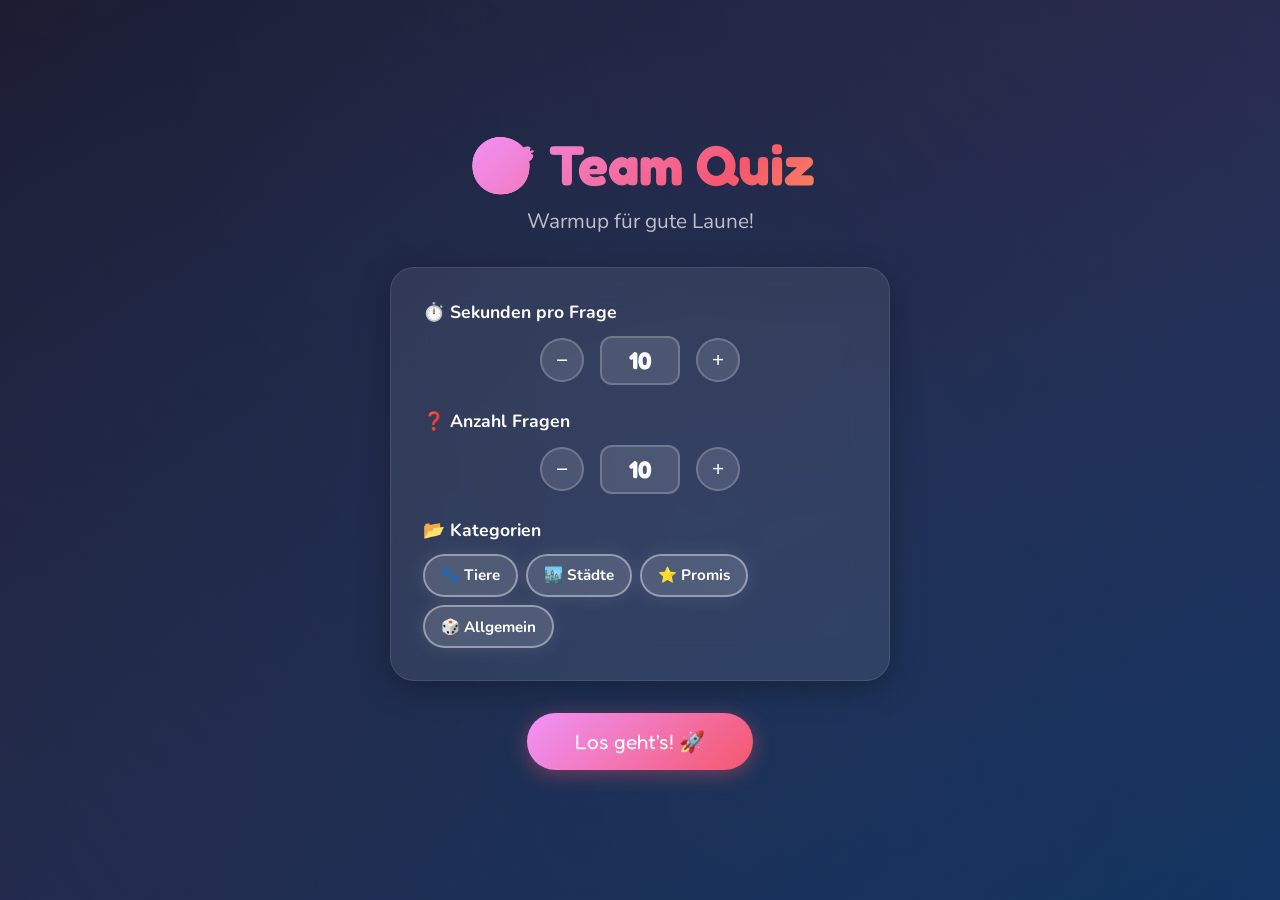
==== index.html @ 4f151a8c "Initial team quiz app with timer, categories, and confetti Co-Authored-By: Claude Opus 4.6 <noreply@" ====
<!DOCTYPE html>
<html lang="de">
<head>
    <meta charset="UTF-8">
    <meta name="viewport" content="width=device-width, initial-scale=1.0">
    <title>Team Quiz 🎉</title>
    <link rel="stylesheet" href="style.css">
    <link href="https://fonts.googleapis.com/css2?family=Fredoka+One&family=Nunito:wght@400;700;900&display=swap" rel="stylesheet">
</head>
<body>
    <div id="confetti-container"></div>

    <!-- START SCREEN -->
    <div id="start-screen" class="screen active">
        <div class="logo-container">
            <h1 class="logo">🎯 Team Quiz</h1>
            <p class="subtitle">Warmup für gute Laune!</p>
        </div>
        <div class="settings-card">
            <div class="setting">
                <label for="timer-setting">⏱️ Sekunden pro Frage</label>
                <div class="number-input">
                    <button class="btn-round" onclick="adjustTimer(-5)">−</button>
                    <input type="number" id="timer-setting" value="10" min="5" max="60" step="5">
                    <button class="btn-round" onclick="adjustTimer(5)">+</button>
                </div>
            </div>
            <div class="setting">
                <label for="question-count">❓ Anzahl Fragen</label>
                <div class="number-input">
                    <button class="btn-round" onclick="adjustCount(-5)">−</button>
                    <input type="number" id="question-count" value="10" min="5" max="50" step="5">
                    <button class="btn-round" onclick="adjustCount(5)">+</button>
                </div>
            </div>
            <div class="setting">
                <label>📂 Kategorien</label>
                <div class="category-toggles">
                    <button class="cat-btn active" data-cat="animals" onclick="toggleCategory(this)">🐾 Tiere</button>
                    <button class="cat-btn active" data-cat="cities" onclick="toggleCategory(this)">🏙️ Städte</button>
                    <button class="cat-btn active" data-cat="celebrities" onclick="toggleCategory(this)">⭐ Promis</button>
                    <button class="cat-btn active" data-cat="custom" onclick="toggleCategory(this)">🎲 Allgemein</button>
                </div>
            </div>
        </div>
        <button class="btn-start" onclick="startQuiz()">
            Los geht's! 🚀
        </button>
    </div>

    <!-- QUIZ SCREEN -->
    <div id="quiz-screen" class="screen">
        <div class="quiz-header">
            <div class="progress-info">
                <span id="question-number">1/10</span>
                <span id="category-badge" class="category-badge">🐾 Tiere</span>
            </div>
            <div class="score-display">⭐ <span id="score">0</span></div>
        </div>
        <div class="timer-bar-container">
            <div id="timer-bar" class="timer-bar"></div>
        </div>
        <div id="timer-display" class="timer-display">10</div>

        <div class="question-card" id="question-card">
            <div id="question-image-container" class="question-image-container" style="display:none;">
                <img id="question-image" src="" alt="Quiz Bild">
            </div>
            <h2 id="question-text" class="question-text">Frage?</h2>
        </div>

        <div id="answers-container" class="answers-container">
            <!-- Answers generated by JS -->
        </div>
    </div>

    <!-- RESULT SCREEN -->
    <div id="result-screen" class="screen">
        <div class="result-card">
            <div id="result-emoji" class="result-emoji">🏆</div>
            <h2 id="result-title">Super gemacht!</h2>
            <div class="result-score">
                <span id="final-score">0</span> / <span id="total-questions">10</span>
            </div>
            <div id="result-bar-container" class="result-bar-container">
                <div id="result-bar" class="result-bar"></div>
            </div>
            <p id="result-message" class="result-message">Weiter so!</p>
            <div class="result-stats">
                <div class="stat">
                    <span class="stat-number" id="stat-correct">0</span>
                    <span class="stat-label">Richtig ✅</span>
                </div>
                <div class="stat">
                    <span class="stat-number" id="stat-wrong">0</span>
                    <span class="stat-label">Falsch ❌</span>
                </div>
                <div class="stat">
                    <span class="stat-number" id="stat-timeout">0</span>
                    <span class="stat-label">Zeit abgelaufen ⏰</span>
                </div>
            </div>
        </div>
        <button class="btn-start" onclick="restartQuiz()">
            Nochmal spielen! 🔄
        </button>
    </div>

    <script src="questions.js"></script>
    <script src="script.js"></script>
</body>
</html>
---- style.css ----
/* ===== BASE & RESET ===== */
* {
    margin: 0;
    padding: 0;
    box-sizing: border-box;
}

:root {
    --gradient-1: linear-gradient(135deg, #667eea 0%, #764ba2 100%);
    --gradient-2: linear-gradient(135deg, #f093fb 0%, #f5576c 100%);
    --gradient-3: linear-gradient(135deg, #4facfe 0%, #00f2fe 100%);
    --gradient-4: linear-gradient(135deg, #43e97b 0%, #38f9d7 100%);
    --gradient-5: linear-gradient(135deg, #fa709a 0%, #fee140 100%);
    --gradient-bg: linear-gradient(135deg, #1a1a2e 0%, #16213e 50%, #0f3460 100%);
    --card-bg: rgba(255, 255, 255, 0.08);
    --card-bg-solid: rgba(255, 255, 255, 0.12);
    --text-primary: #ffffff;
    --text-secondary: rgba(255, 255, 255, 0.7);
    --correct: #43e97b;
    --wrong: #f5576c;
    --shadow: 0 8px 32px rgba(0, 0, 0, 0.3);
}

body {
    font-family: 'Nunito', sans-serif;
    background: var(--gradient-bg);
    color: var(--text-primary);
    min-height: 100vh;
    overflow-x: hidden;
    position: relative;
}

body::before {
    content: '';
    position: fixed;
    top: -50%;
    left: -50%;
    width: 200%;
    height: 200%;
    background:
        radial-gradient(circle at 20% 80%, rgba(120, 119, 198, 0.15) 0%, transparent 50%),
        radial-gradient(circle at 80% 20%, rgba(255, 119, 198, 0.1) 0%, transparent 50%),
        radial-gradient(circle at 50% 50%, rgba(79, 172, 254, 0.08) 0%, transparent 50%);
    animation: bgFloat 20s ease-in-out infinite;
    z-index: 0;
}

@keyframes bgFloat {
    0%, 100% { transform: translate(0, 0) rotate(0deg); }
    33% { transform: translate(2%, -2%) rotate(1deg); }
    66% { transform: translate(-1%, 1%) rotate(-1deg); }
}

/* ===== SCREENS ===== */
.screen {
    display: none;
    flex-direction: column;
    align-items: center;
    justify-content: center;
    min-height: 100vh;
    padding: 2rem;
    position: relative;
    z-index: 1;
}

.screen.active {
    display: flex;
    animation: fadeIn 0.5s ease-out;
}

@keyframes fadeIn {
    from { opacity: 0; transform: translateY(20px); }
    to { opacity: 1; transform: translateY(0); }
}

/* ===== START SCREEN ===== */
.logo-container {
    text-align: center;
    margin-bottom: 2rem;
}

.logo {
    font-family: 'Fredoka One', cursive;
    font-size: 3.5rem;
    background: linear-gradient(135deg, #f093fb, #f5576c, #fee140, #43e97b, #4facfe);
    background-size: 300% 300%;
    -webkit-background-clip: text;
    -webkit-text-fill-color: transparent;
    background-clip: text;
    animation: gradientShift 4s ease infinite;
    text-shadow: none;
}

@keyframes gradientShift {
    0% { background-position: 0% 50%; }
    50% { background-position: 100% 50%; }
    100% { background-position: 0% 50%; }
}

.subtitle {
    font-size: 1.3rem;
    color: var(--text-secondary);
    margin-top: 0.5rem;
}

/* ===== SETTINGS CARD ===== */
.settings-card {
    background: var(--card-bg);
    backdrop-filter: blur(20px);
    border: 1px solid rgba(255, 255, 255, 0.1);
    border-radius: 24px;
    padding: 2rem;
    width: 100%;
    max-width: 500px;
    box-shadow: var(--shadow);
}

.setting {
    margin-bottom: 1.5rem;
}

.setting:last-child {
    margin-bottom: 0;
}

.setting label {
    display: block;
    font-weight: 700;
    font-size: 1.1rem;
    margin-bottom: 0.75rem;
}

.number-input {
    display: flex;
    align-items: center;
    justify-content: center;
    gap: 1rem;
}

.number-input input {
    width: 80px;
    text-align: center;
    font-size: 1.5rem;
    font-weight: 900;
    font-family: 'Fredoka One', cursive;
    background: var(--card-bg-solid);
    border: 2px solid rgba(255, 255, 255, 0.2);
    border-radius: 12px;
    color: white;
    padding: 0.5rem;
    -moz-appearance: textfield;
}

.number-input input::-webkit-inner-spin-button,
.number-input input::-webkit-outer-spin-button {
    -webkit-appearance: none;
}

.btn-round {
    width: 44px;
    height: 44px;
    border-radius: 50%;
    border: 2px solid rgba(255, 255, 255, 0.2);
    background: var(--card-bg-solid);
    color: white;
    font-size: 1.3rem;
    cursor: pointer;
    transition: all 0.2s;
    display: flex;
    align-items: center;
    justify-content: center;
}

.btn-round:hover {
    background: rgba(255, 255, 255, 0.2);
    transform: scale(1.1);
}

/* ===== CATEGORY TOGGLES ===== */
.category-toggles {
    display: flex;
    flex-wrap: wrap;
    gap: 0.5rem;
}

.cat-btn {
    padding: 0.6rem 1rem;
    border-radius: 50px;
    border: 2px solid rgba(255, 255, 255, 0.15);
    background: transparent;
    color: var(--text-secondary);
    font-family: 'Nunito', sans-serif;
    font-weight: 700;
    font-size: 0.95rem;
    cursor: pointer;
    transition: all 0.3s;
}

.cat-btn.active {
    background: rgba(255, 255, 255, 0.15);
    color: white;
    border-color: rgba(255, 255, 255, 0.4);
    box-shadow: 0 0 20px rgba(255, 255, 255, 0.1);
}

.cat-btn:hover {
    transform: translateY(-2px);
}

/* ===== START BUTTON ===== */
.btn-start {
    margin-top: 2rem;
    padding: 1rem 3rem;
    font-size: 1.3rem;
    font-family: 'Fredoka One', cursive;
    border: none;
    border-radius: 50px;
    background: linear-gradient(135deg, #f093fb 0%, #f5576c 100%);
    color: white;
    cursor: pointer;
    transition: all 0.3s;
    box-shadow: 0 4px 20px rgba(245, 87, 108, 0.4);
    position: relative;
    overflow: hidden;
}

.btn-start::before {
    content: '';
    position: absolute;
    top: 0;
    left: -100%;
    width: 100%;
    height: 100%;
    background: linear-gradient(90deg, transparent, rgba(255, 255, 255, 0.2), transparent);
    transition: left 0.5s;
}

.btn-start:hover::before {
    left: 100%;
}

.btn-start:hover {
    transform: translateY(-3px) scale(1.05);
    box-shadow: 0 8px 30px rgba(245, 87, 108, 0.5);
}

/* ===== QUIZ SCREEN ===== */
.quiz-header {
    width: 100%;
    max-width: 700px;
    display: flex;
    justify-content: space-between;
    align-items: center;
    margin-bottom: 0.5rem;
}

.progress-info {
    display: flex;
    align-items: center;
    gap: 1rem;
}

#question-number {
    font-family: 'Fredoka One', cursive;
    font-size: 1.2rem;
}

.category-badge {
    padding: 0.3rem 0.8rem;
    border-radius: 50px;
    font-size: 0.85rem;
    font-weight: 700;
    background: rgba(255, 255, 255, 0.1);
    border: 1px solid rgba(255, 255, 255, 0.2);
}

.score-display {
    font-family: 'Fredoka One', cursive;
    font-size: 1.3rem;
    color: #fee140;
}

/* ===== TIMER ===== */
.timer-bar-container {
    width: 100%;
    max-width: 700px;
    height: 6px;
    background: rgba(255, 255, 255, 0.1);
    border-radius: 3px;
    overflow: hidden;
    margin-bottom: 0.5rem;
}

.timer-bar {
    height: 100%;
    width: 100%;
    border-radius: 3px;
    background: linear-gradient(90deg, #43e97b, #38f9d7);
    transition: width 0.1s linear;
}

.timer-bar.warning {
    background: linear-gradient(90deg, #fee140, #fa709a);
}

.timer-bar.danger {
    background: linear-gradient(90deg, #f5576c, #ff0844);
}

.timer-display {
    font-family: 'Fredoka One', cursive;
    font-size: 2.5rem;
    margin-bottom: 1rem;
    transition: color 0.3s;
}

.timer-display.warning {
    color: #fee140;
}

.timer-display.danger {
    color: #f5576c;
    animation: pulse 0.5s ease-in-out infinite;
}

@keyframes pulse {
    0%, 100% { transform: scale(1); }
    50% { transform: scale(1.15); }
}

/* ===== QUESTION CARD ===== */
.question-card {
    background: var(--card-bg);
    backdrop-filter: blur(20px);
    border: 1px solid rgba(255, 255, 255, 0.1);
    border-radius: 24px;
    padding: 2rem;
    width: 100%;
    max-width: 700px;
    text-align: center;
    box-shadow: var(--shadow);
    margin-bottom: 1.5rem;
}

.question-image-container {
    width: 100%;
    max-height: 300px;
    border-radius: 16px;
    overflow: hidden;
    margin-bottom: 1.5rem;
    position: relative;
}

.question-image-container img {
    width: 100%;
    height: 300px;
    object-fit: cover;
    border-radius: 16px;
}

.question-text {
    font-size: 1.4rem;
    font-weight: 900;
    line-height: 1.4;
}

/* ===== ANSWERS ===== */
.answers-container {
    display: grid;
    grid-template-columns: 1fr 1fr;
    gap: 1rem;
    width: 100%;
    max-width: 700px;
}

.answer-btn {
    padding: 1.2rem 1.5rem;
    border-radius: 16px;
    border: 2px solid rgba(255, 255, 255, 0.15);
    background: var(--card-bg);
    backdrop-filter: blur(10px);
    color: white;
    font-family: 'Nunito', sans-serif;
    font-weight: 700;
    font-size: 1.1rem;
    cursor: pointer;
    transition: all 0.3s;
    position: relative;
    overflow: hidden;
    text-align: center;
}

.answer-btn::before {
    content: '';
    position: absolute;
    top: 0;
    left: 0;
    width: 100%;
    height: 100%;
    opacity: 0;
    transition: opacity 0.3s;
}

.answer-btn:nth-child(1) { --btn-gradient: var(--gradient-2); }
.answer-btn:nth-child(2) { --btn-gradient: var(--gradient-3); }
.answer-btn:nth-child(3) { --btn-gradient: var(--gradient-5); }
.answer-btn:nth-child(4) { --btn-gradient: var(--gradient-1); }

.answer-btn:hover:not(.disabled) {
    transform: translateY(-3px);
    border-color: rgba(255, 255, 255, 0.4);
    box-shadow: 0 8px 25px rgba(0, 0, 0, 0.3);
}

.answer-btn:hover:not(.disabled)::before {
    opacity: 0.15;
    background: var(--btn-gradient);
}

.answer-btn.correct {
    background: rgba(67, 233, 123, 0.3) !important;
    border-color: var(--correct) !important;
    animation: correctPop 0.5s ease;
}

.answer-btn.wrong {
    background: rgba(245, 87, 108, 0.3) !important;
    border-color: var(--wrong) !important;
    animation: shake 0.5s ease;
}

.answer-btn.disabled {
    cursor: default;
    opacity: 0.5;
}

.answer-btn .answer-letter {
    display: inline-block;
    width: 30px;
    height: 30px;
    line-height: 30px;
    text-align: center;
    border-radius: 50%;
    background: rgba(255, 255, 255, 0.15);
    margin-right: 0.75rem;
    font-family: 'Fredoka One', cursive;
    font-size: 0.9rem;
}

@keyframes correctPop {
    0% { transform: scale(1); }
    50% { transform: scale(1.05); }
    100% { transform: scale(1); }
}

@keyframes shake {
    0%, 100% { transform: translateX(0); }
    25% { transform: translateX(-8px); }
    75% { transform: translateX(8px); }
}

/* ===== RESULT SCREEN ===== */
.result-card {
    background: var(--card-bg);
    backdrop-filter: blur(20px);
    border: 1px solid rgba(255, 255, 255, 0.1);
    border-radius: 24px;
    padding: 3rem 2rem;
    width: 100%;
    max-width: 500px;
    text-align: center;
    box-shadow: var(--shadow);
}

.result-emoji {
    font-size: 5rem;
    margin-bottom: 1rem;
    animation: bounce 1s ease infinite;
}

@keyframes bounce {
    0%, 100% { transform: translateY(0); }
    50% { transform: translateY(-15px); }
}

.result-card h2 {
    font-family: 'Fredoka One', cursive;
    font-size: 2rem;
    margin-bottom: 1rem;
}

.result-score {
    font-family: 'Fredoka One', cursive;
    font-size: 3rem;
    background: linear-gradient(135deg, #fee140, #fa709a);
    -webkit-background-clip: text;
    -webkit-text-fill-color: transparent;
    background-clip: text;
    margin-bottom: 1rem;
}

.result-bar-container {
    width: 100%;
    height: 12px;
    background: rgba(255, 255, 255, 0.1);
    border-radius: 6px;
    overflow: hidden;
    margin-bottom: 1.5rem;
}

.result-bar {
    height: 100%;
    border-radius: 6px;
    background: linear-gradient(90deg, #43e97b, #38f9d7);
    transition: width 1.5s ease-out;
    width: 0%;
}

.result-message {
    font-size: 1.1rem;
    color: var(--text-secondary);
    margin-bottom: 2rem;
}

.result-stats {
    display: flex;
    justify-content: space-around;
    gap: 1rem;
}

.stat {
    display: flex;
    flex-direction: column;
    align-items: center;
}

.stat-number {
    font-family: 'Fredoka One', cursive;
    font-size: 2rem;
}

.stat-label {
    font-size: 0.85rem;
    color: var(--text-secondary);
}

/* ===== CONFETTI ===== */
#confetti-container {
    position: fixed;
    top: 0;
    left: 0;
    width: 100%;
    height: 100%;
    pointer-events: none;
    z-index: 1000;
    overflow: hidden;
}

.confetti {
    position: absolute;
    width: 10px;
    height: 10px;
    top: -10px;
    animation: confettiFall linear forwards;
}

@keyframes confettiFall {
    0% {
        transform: translateY(0) rotate(0deg);
        opacity: 1;
    }
    100% {
        transform: translateY(100vh) rotate(720deg);
        opacity: 0;
    }
}

/* ===== RESPONSIVE ===== */
@media (max-width: 600px) {
    .logo {
        font-size: 2.2rem;
    }

    .subtitle {
        font-size: 1rem;
    }

    .settings-card {
        padding: 1.5rem;
    }

    .answers-container {
        grid-template-columns: 1fr;
    }

    .question-text {
        font-size: 1.1rem;
    }

    .question-image-container img {
        height: 200px;
    }

    .timer-display {
        font-size: 2rem;
    }

    .result-stats {
        flex-direction: column;
        gap: 0.5rem;
    }

    .btn-start {
        padding: 0.8rem 2rem;
        font-size: 1.1rem;
    }
}

/* ===== TRANSITION OVERLAY ===== */
.transition-overlay {
    position: fixed;
    top: 0;
    left: 0;
    width: 100%;
    height: 100%;
    background: rgba(0, 0, 0, 0.6);
    display: flex;
    align-items: center;
    justify-content: center;
    z-index: 500;
    animation: fadeIn 0.3s ease;
}

.transition-text {
    font-family: 'Fredoka One', cursive;
    font-size: 4rem;
    color: white;
    animation: zoomIn 0.5s ease;
}

@keyframes zoomIn {
    from { transform: scale(0.5); opacity: 0; }
    to { transform: scale(1); opacity: 1; }
}

/* Feedback overlay */
.feedback-overlay {
    position: fixed;
    top: 0;
    left: 0;
    width: 100%;
    height: 100%;
    display: flex;
    align-items: center;
    justify-content: center;
    z-index: 500;
    pointer-events: none;
}

.feedback-text {
    font-family: 'Fredoka One', cursive;
    font-size: 5rem;
    animation: feedbackPop 1s ease forwards;
}

@keyframes feedbackPop {
    0% { transform: scale(0); opacity: 0; }
    30% { transform: scale(1.3); opacity: 1; }
    60% { transform: scale(1); opacity: 1; }
    100% { transform: scale(1); opacity: 0; }
}
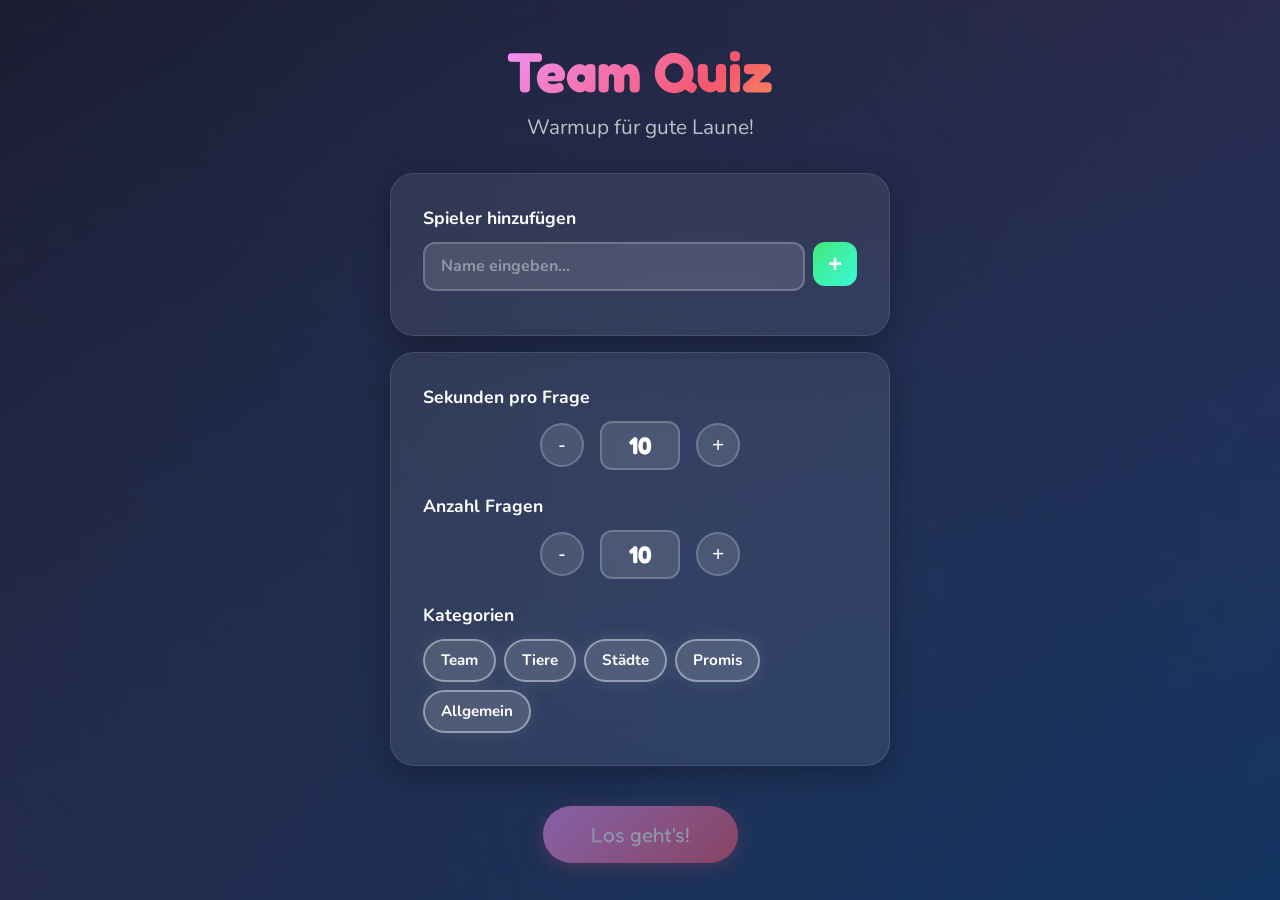
==== commit 6e0ea4e2: "Add player system with scoring, team questions, and winner ranking - Players register by name before" ====
--- a/index.html
+++ b/index.html
@@ -3,7 +3,7 @@
 <head>
     <meta charset="UTF-8">
     <meta name="viewport" content="width=device-width, initial-scale=1.0">
-    <title>Team Quiz 🎉</title>
+    <title>Team Quiz</title>
     <link rel="stylesheet" href="style.css">
     <link href="https://fonts.googleapis.com/css2?family=Fredoka+One&family=Nunito:wght@400;700;900&display=swap" rel="stylesheet">
 </head>
@@ -13,96 +13,109 @@
     <!-- START SCREEN -->
     <div id="start-screen" class="screen active">
         <div class="logo-container">
-            <h1 class="logo">🎯 Team Quiz</h1>
+            <h1 class="logo">Team Quiz</h1>
             <p class="subtitle">Warmup für gute Laune!</p>
         </div>
+
+        <!-- PLAYER INPUT -->
         <div class="settings-card">
             <div class="setting">
-                <label for="timer-setting">⏱️ Sekunden pro Frage</label>
+                <label>Spieler hinzufügen</label>
+                <div class="player-input-row">
+                    <input type="text" id="player-name-input" placeholder="Name eingeben..." maxlength="20">
+                    <button class="btn-add-player" onclick="addPlayer()">+</button>
+                </div>
+                <div id="player-list" class="player-list"></div>
+            </div>
+        </div>
+
+        <div class="settings-card">
+            <div class="setting">
+                <label for="timer-setting">Sekunden pro Frage</label>
                 <div class="number-input">
-                    <button class="btn-round" onclick="adjustTimer(-5)">−</button>
+                    <button class="btn-round" onclick="adjustTimer(-5)">-</button>
                     <input type="number" id="timer-setting" value="10" min="5" max="60" step="5">
                     <button class="btn-round" onclick="adjustTimer(5)">+</button>
                 </div>
             </div>
             <div class="setting">
-                <label for="question-count">❓ Anzahl Fragen</label>
+                <label for="question-count">Anzahl Fragen</label>
                 <div class="number-input">
-                    <button class="btn-round" onclick="adjustCount(-5)">−</button>
+                    <button class="btn-round" onclick="adjustCount(-5)">-</button>
                     <input type="number" id="question-count" value="10" min="5" max="50" step="5">
                     <button class="btn-round" onclick="adjustCount(5)">+</button>
                 </div>
             </div>
             <div class="setting">
-                <label>📂 Kategorien</label>
+                <label>Kategorien</label>
                 <div class="category-toggles">
-                    <button class="cat-btn active" data-cat="animals" onclick="toggleCategory(this)">🐾 Tiere</button>
-                    <button class="cat-btn active" data-cat="cities" onclick="toggleCategory(this)">🏙️ Städte</button>
-                    <button class="cat-btn active" data-cat="celebrities" onclick="toggleCategory(this)">⭐ Promis</button>
-                    <button class="cat-btn active" data-cat="custom" onclick="toggleCategory(this)">🎲 Allgemein</button>
+                    <button class="cat-btn active" data-cat="team" onclick="toggleCategory(this)">Team</button>
+                    <button class="cat-btn active" data-cat="animals" onclick="toggleCategory(this)">Tiere</button>
+                    <button class="cat-btn active" data-cat="cities" onclick="toggleCategory(this)">Städte</button>
+                    <button class="cat-btn active" data-cat="celebrities" onclick="toggleCategory(this)">Promis</button>
+                    <button class="cat-btn active" data-cat="custom" onclick="toggleCategory(this)">Allgemein</button>
                 </div>
             </div>
         </div>
         <button class="btn-start" onclick="startQuiz()">
-            Los geht's! 🚀
+            Los geht's!
         </button>
     </div>
 
     <!-- QUIZ SCREEN -->
     <div id="quiz-screen" class="screen">
-        <div class="quiz-header">
-            <div class="progress-info">
-                <span id="question-number">1/10</span>
-                <span id="category-badge" class="category-badge">🐾 Tiere</span>
+        <div class="quiz-top">
+            <div class="quiz-header">
+                <div class="progress-info">
+                    <span id="question-number">1/10</span>
+                    <span id="category-badge" class="category-badge">Team</span>
+                </div>
+                <div class="player-turn">
+                    <span id="current-player">Spieler</span>
+                    <span class="player-score-badge" id="current-player-score">0</span>
+                </div>
             </div>
-            <div class="score-display">⭐ <span id="score">0</span></div>
-        </div>
-        <div class="timer-bar-container">
-            <div id="timer-bar" class="timer-bar"></div>
-        </div>
-        <div id="timer-display" class="timer-display">10</div>
-
-        <div class="question-card" id="question-card">
-            <div id="question-image-container" class="question-image-container" style="display:none;">
-                <img id="question-image" src="" alt="Quiz Bild">
+            <div class="timer-bar-container">
+                <div id="timer-bar" class="timer-bar"></div>
             </div>
-            <h2 id="question-text" class="question-text">Frage?</h2>
+            <div id="timer-display" class="timer-display">10</div>
         </div>
 
-        <div id="answers-container" class="answers-container">
-            <!-- Answers generated by JS -->
+        <div class="quiz-body">
+            <div class="quiz-main">
+                <div class="question-card" id="question-card">
+                    <div id="question-image-container" class="question-image-container" style="display:none;">
+                        <img id="question-image" src="" alt="Quiz Bild">
+                    </div>
+                    <h2 id="question-text" class="question-text">Frage?</h2>
+                </div>
+
+                <div id="answers-container" class="answers-container">
+                </div>
+            </div>
+
+            <div id="scoreboard" class="scoreboard">
+            </div>
         </div>
     </div>
 
     <!-- RESULT SCREEN -->
     <div id="result-screen" class="screen">
         <div class="result-card">
-            <div id="result-emoji" class="result-emoji">🏆</div>
-            <h2 id="result-title">Super gemacht!</h2>
-            <div class="result-score">
-                <span id="final-score">0</span> / <span id="total-questions">10</span>
-            </div>
-            <div id="result-bar-container" class="result-bar-container">
-                <div id="result-bar" class="result-bar"></div>
-            </div>
-            <p id="result-message" class="result-message">Weiter so!</p>
-            <div class="result-stats">
-                <div class="stat">
-                    <span class="stat-number" id="stat-correct">0</span>
-                    <span class="stat-label">Richtig ✅</span>
-                </div>
-                <div class="stat">
-                    <span class="stat-number" id="stat-wrong">0</span>
-                    <span class="stat-label">Falsch ❌</span>
-                </div>
-                <div class="stat">
-                    <span class="stat-number" id="stat-timeout">0</span>
-                    <span class="stat-label">Zeit abgelaufen ⏰</span>
-                </div>
+            <div class="trophy-animation">🏆</div>
+            <h2 class="winner-title">Gewinner</h2>
+            <div class="winner-name" id="winner-name">-</div>
+            <div class="winner-score"><span id="winner-score">0</span> Punkte</div>
+        </div>
+
+        <div class="ranking-card">
+            <h3 class="ranking-title">Rangliste</h3>
+            <div id="ranking-list" class="ranking-list">
             </div>
         </div>
+
         <button class="btn-start" onclick="restartQuiz()">
-            Nochmal spielen! 🔄
+            Nochmal spielen!
         </button>
     </div>
 
--- a/style.css
+++ b/style.css
@@ -113,6 +113,7 @@
     width: 100%;
     max-width: 500px;
     box-shadow: var(--shadow);
+    margin-bottom: 1rem;
 }
 
 .setting {
@@ -174,6 +175,94 @@
 .btn-round:hover {
     background: rgba(255, 255, 255, 0.2);
     transform: scale(1.1);
+}
+
+/* ===== PLAYER INPUT ===== */
+.player-input-row {
+    display: flex;
+    gap: 0.5rem;
+}
+
+.player-input-row input {
+    flex: 1;
+    padding: 0.7rem 1rem;
+    border-radius: 12px;
+    border: 2px solid rgba(255, 255, 255, 0.2);
+    background: var(--card-bg-solid);
+    color: white;
+    font-family: 'Nunito', sans-serif;
+    font-size: 1rem;
+    font-weight: 700;
+    outline: none;
+    transition: border-color 0.3s;
+}
+
+.player-input-row input::placeholder {
+    color: rgba(255, 255, 255, 0.4);
+}
+
+.player-input-row input:focus {
+    border-color: #f093fb;
+}
+
+.btn-add-player {
+    width: 44px;
+    height: 44px;
+    border-radius: 12px;
+    border: none;
+    background: linear-gradient(135deg, #43e97b, #38f9d7);
+    color: white;
+    font-size: 1.5rem;
+    font-weight: 900;
+    cursor: pointer;
+    transition: all 0.2s;
+    display: flex;
+    align-items: center;
+    justify-content: center;
+}
+
+.btn-add-player:hover {
+    transform: scale(1.1);
+}
+
+.player-list {
+    display: flex;
+    flex-wrap: wrap;
+    gap: 0.5rem;
+    margin-top: 0.75rem;
+}
+
+.player-tag {
+    display: flex;
+    align-items: center;
+    gap: 0.4rem;
+    padding: 0.4rem 0.7rem;
+    border-radius: 50px;
+    background: rgba(255, 255, 255, 0.08);
+    border: 2px solid;
+    font-weight: 700;
+    font-size: 0.9rem;
+    animation: fadeIn 0.3s ease;
+}
+
+.player-tag-color {
+    width: 10px;
+    height: 10px;
+    border-radius: 50%;
+}
+
+.player-remove {
+    background: none;
+    border: none;
+    color: rgba(255, 255, 255, 0.5);
+    cursor: pointer;
+    font-size: 1.1rem;
+    padding: 0 0.2rem;
+    transition: color 0.2s;
+}
+
+.player-remove:hover {
+    color: #f5576c;
 }
 
 /* ===== CATEGORY TOGGLES ===== */
@@ -209,7 +298,7 @@
 
 /* ===== START BUTTON ===== */
 .btn-start {
-    margin-top: 2rem;
+    margin-top: 1.5rem;
     padding: 1rem 3rem;
     font-size: 1.3rem;
     font-family: 'Fredoka One', cursive;
@@ -245,9 +334,13 @@
 }
 
 /* ===== QUIZ SCREEN ===== */
+.quiz-top {
+    width: 100%;
+    max-width: 900px;
+}
+
 .quiz-header {
     width: 100%;
-    max-width: 700px;
     display: flex;
     justify-content: space-between;
     align-items: center;
@@ -274,16 +367,29 @@
     border: 1px solid rgba(255, 255, 255, 0.2);
 }
 
-.score-display {
-    font-family: 'Fredoka One', cursive;
-    font-size: 1.3rem;
-    color: #fee140;
+.player-turn {
+    display: flex;
+    align-items: center;
+    gap: 0.5rem;
+    font-family: 'Fredoka One', cursive;
+    font-size: 1.1rem;
+    background: rgba(255, 255, 255, 0.08);
+    padding: 0.4rem 1rem;
+    border-radius: 50px;
+    border: 1px solid rgba(255, 255, 255, 0.15);
+}
+
+.player-score-badge {
+    background: linear-gradient(135deg, #fee140, #fa709a);
+    -webkit-background-clip: text;
+    -webkit-text-fill-color: transparent;
+    background-clip: text;
+    font-size: 1.2rem;
 }
 
 /* ===== TIMER ===== */
 .timer-bar-container {
     width: 100%;
-    max-width: 700px;
     height: 6px;
     background: rgba(255, 255, 255, 0.1);
     border-radius: 3px;
@@ -312,6 +418,7 @@
     font-size: 2.5rem;
     margin-bottom: 1rem;
     transition: color 0.3s;
+    text-align: center;
 }
 
 .timer-display.warning {
@@ -326,6 +433,20 @@
 @keyframes pulse {
     0%, 100% { transform: scale(1); }
     50% { transform: scale(1.15); }
+}
+
+/* ===== QUIZ BODY LAYOUT ===== */
+.quiz-body {
+    display: flex;
+    gap: 1.5rem;
+    width: 100%;
+    max-width: 900px;
+    align-items: flex-start;
+}
+
+.quiz-main {
+    flex: 1;
+    min-width: 0;
 }
 
 /* ===== QUESTION CARD ===== */
@@ -336,7 +457,6 @@
     border-radius: 24px;
     padding: 2rem;
     width: 100%;
-    max-width: 700px;
     text-align: center;
     box-shadow: var(--shadow);
     margin-bottom: 1.5rem;
@@ -370,7 +490,6 @@
     grid-template-columns: 1fr 1fr;
     gap: 1rem;
     width: 100%;
-    max-width: 700px;
 }
 
 .answer-btn {
@@ -420,6 +539,7 @@
 .answer-btn.correct {
     background: rgba(67, 233, 123, 0.3) !important;
     border-color: var(--correct) !important;
+    opacity: 1 !important;
     animation: correctPop 0.5s ease;
 }
 
@@ -459,6 +579,45 @@
     75% { transform: translateX(8px); }
 }
 
+/* ===== SCOREBOARD (SIDEBAR) ===== */
+.scoreboard {
+    width: 200px;
+    flex-shrink: 0;
+    display: flex;
+    flex-direction: column;
+    gap: 0.4rem;
+}
+
+.scoreboard-entry {
+    display: flex;
+    justify-content: space-between;
+    align-items: center;
+    padding: 0.5rem 0.75rem;
+    background: var(--card-bg);
+    border-radius: 10px;
+    font-size: 0.9rem;
+    transition: all 0.3s;
+}
+
+.scoreboard-entry.active {
+    background: rgba(255, 255, 255, 0.15);
+    transform: scale(1.03);
+}
+
+.sb-name {
+    font-weight: 700;
+    white-space: nowrap;
+    overflow: hidden;
+    text-overflow: ellipsis;
+    max-width: 120px;
+}
+
+.sb-score {
+    font-family: 'Fredoka One', cursive;
+    font-size: 1rem;
+    color: #fee140;
+}
+
 /* ===== RESULT SCREEN ===== */
 .result-card {
     background: var(--card-bg);
@@ -470,9 +629,10 @@
     max-width: 500px;
     text-align: center;
     box-shadow: var(--shadow);
-}
-
-.result-emoji {
+    margin-bottom: 1.5rem;
+}
+
+.trophy-animation {
     font-size: 5rem;
     margin-bottom: 1rem;
     animation: bounce 1s ease infinite;
@@ -483,64 +643,98 @@
     50% { transform: translateY(-15px); }
 }
 
-.result-card h2 {
-    font-family: 'Fredoka One', cursive;
-    font-size: 2rem;
-    margin-bottom: 1rem;
-}
-
-.result-score {
-    font-family: 'Fredoka One', cursive;
-    font-size: 3rem;
+.winner-title {
+    font-family: 'Fredoka One', cursive;
+    font-size: 1.5rem;
+    color: var(--text-secondary);
+    margin-bottom: 0.5rem;
+}
+
+.winner-name {
+    font-family: 'Fredoka One', cursive;
+    font-size: 2.5rem;
     background: linear-gradient(135deg, #fee140, #fa709a);
     -webkit-background-clip: text;
     -webkit-text-fill-color: transparent;
     background-clip: text;
+    margin-bottom: 0.5rem;
+}
+
+.winner-score {
+    font-family: 'Fredoka One', cursive;
+    font-size: 1.5rem;
+    color: var(--text-secondary);
+}
+
+.winner-score span {
+    color: #fee140;
+}
+
+/* ===== RANKING ===== */
+.ranking-card {
+    background: var(--card-bg);
+    backdrop-filter: blur(20px);
+    border: 1px solid rgba(255, 255, 255, 0.1);
+    border-radius: 24px;
+    padding: 2rem;
+    width: 100%;
+    max-width: 500px;
+    box-shadow: var(--shadow);
+}
+
+.ranking-title {
+    font-family: 'Fredoka One', cursive;
+    font-size: 1.3rem;
     margin-bottom: 1rem;
-}
-
-.result-bar-container {
-    width: 100%;
-    height: 12px;
-    background: rgba(255, 255, 255, 0.1);
-    border-radius: 6px;
-    overflow: hidden;
-    margin-bottom: 1.5rem;
-}
-
-.result-bar {
-    height: 100%;
-    border-radius: 6px;
-    background: linear-gradient(90deg, #43e97b, #38f9d7);
-    transition: width 1.5s ease-out;
-    width: 0%;
-}
-
-.result-message {
+    text-align: center;
+}
+
+.ranking-list {
+    display: flex;
+    flex-direction: column;
+    gap: 0.75rem;
+}
+
+.ranking-entry {
+    display: flex;
+    align-items: center;
+    gap: 0.75rem;
+    padding: 0.8rem 1rem;
+    background: rgba(255, 255, 255, 0.05);
+    border-radius: 12px;
+    animation: fadeIn 0.5s ease both;
+}
+
+.ranking-entry.winner {
+    background: rgba(254, 225, 64, 0.1);
+    border: 1px solid rgba(254, 225, 64, 0.3);
+}
+
+.ranking-medal {
+    font-size: 1.5rem;
+    min-width: 2rem;
+    text-align: center;
+}
+
+.ranking-name {
+    font-weight: 900;
     font-size: 1.1rem;
-    color: var(--text-secondary);
-    margin-bottom: 2rem;
-}
-
-.result-stats {
-    display: flex;
-    justify-content: space-around;
-    gap: 1rem;
-}
-
-.stat {
-    display: flex;
-    flex-direction: column;
-    align-items: center;
-}
-
-.stat-number {
-    font-family: 'Fredoka One', cursive;
-    font-size: 2rem;
-}
-
-.stat-label {
-    font-size: 0.85rem;
+    flex: 1;
+}
+
+.ranking-details {
+    text-align: right;
+}
+
+.ranking-score {
+    font-family: 'Fredoka One', cursive;
+    font-size: 1rem;
+    color: #fee140;
+    display: block;
+}
+
+.ranking-stats {
+    font-size: 0.75rem;
     color: var(--text-secondary);
 }
 
@@ -576,6 +770,23 @@
 }
 
 /* ===== RESPONSIVE ===== */
+@media (max-width: 768px) {
+    .quiz-body {
+        flex-direction: column;
+    }
+
+    .scoreboard {
+        width: 100%;
+        flex-direction: row;
+        flex-wrap: wrap;
+    }
+
+    .scoreboard-entry {
+        flex: 1;
+        min-width: 100px;
+    }
+}
+
 @media (max-width: 600px) {
     .logo {
         font-size: 2.2rem;
@@ -605,45 +816,21 @@
         font-size: 2rem;
     }
 
-    .result-stats {
-        flex-direction: column;
-        gap: 0.5rem;
-    }
-
     .btn-start {
         padding: 0.8rem 2rem;
         font-size: 1.1rem;
     }
-}
-
-/* ===== TRANSITION OVERLAY ===== */
-.transition-overlay {
-    position: fixed;
-    top: 0;
-    left: 0;
-    width: 100%;
-    height: 100%;
-    background: rgba(0, 0, 0, 0.6);
-    display: flex;
-    align-items: center;
-    justify-content: center;
-    z-index: 500;
-    animation: fadeIn 0.3s ease;
-}
-
-.transition-text {
-    font-family: 'Fredoka One', cursive;
-    font-size: 4rem;
-    color: white;
-    animation: zoomIn 0.5s ease;
-}
-
-@keyframes zoomIn {
-    from { transform: scale(0.5); opacity: 0; }
-    to { transform: scale(1); opacity: 1; }
-}
-
-/* Feedback overlay */
+
+    .winner-name {
+        font-size: 1.8rem;
+    }
+
+    .player-turn {
+        font-size: 0.9rem;
+    }
+}
+
+/* ===== FEEDBACK OVERLAY ===== */
 .feedback-overlay {
     position: fixed;
     top: 0;
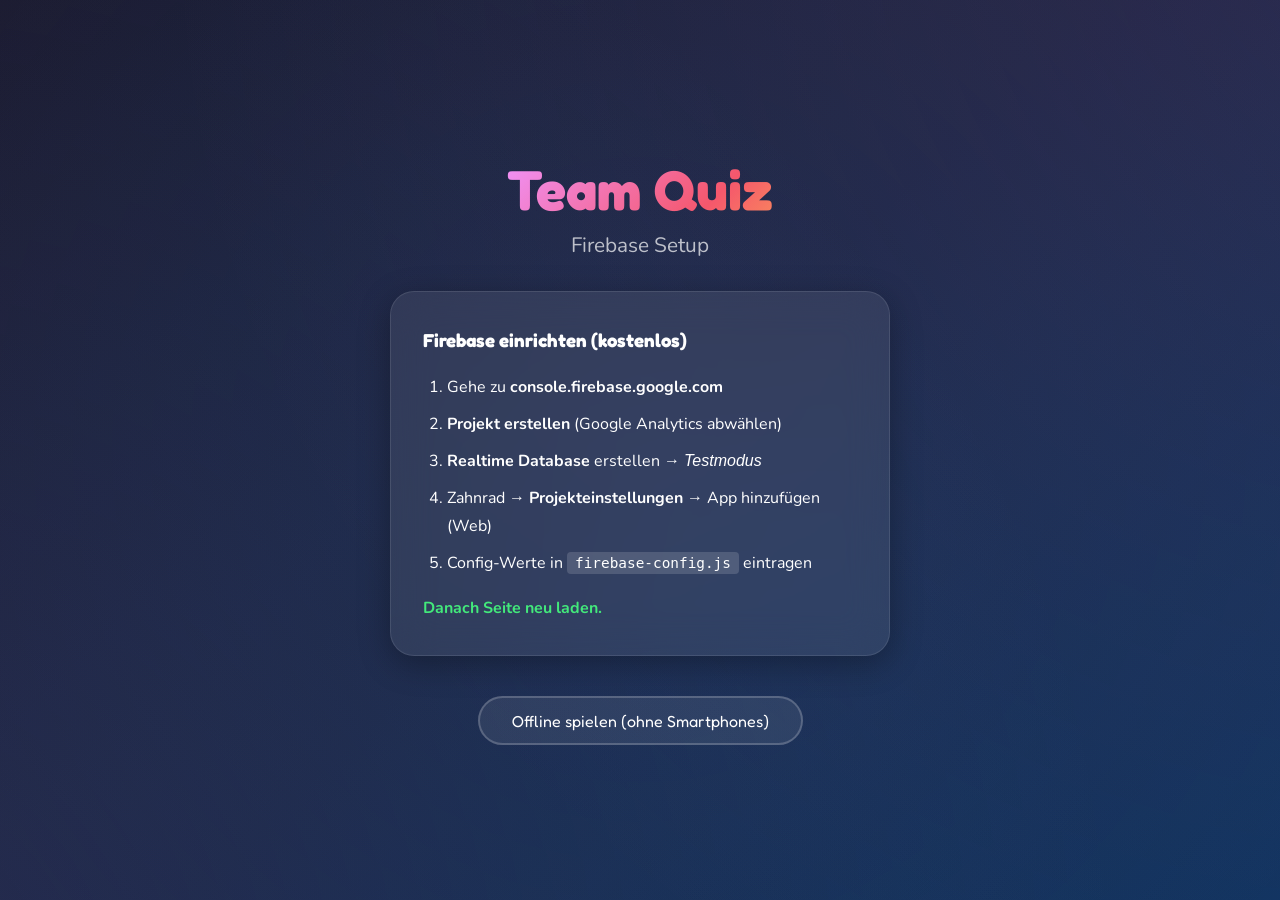
==== commit 8da470bb: "Add live multiplayer via Firebase + QR code for smartphones - Host view (index.html): creates room, " ====
--- a/index.html
+++ b/index.html
@@ -3,62 +3,118 @@
 <head>
     <meta charset="UTF-8">
     <meta name="viewport" content="width=device-width, initial-scale=1.0">
-    <title>Team Quiz</title>
+    <title>Team Quiz - Host</title>
     <link rel="stylesheet" href="style.css">
     <link href="https://fonts.googleapis.com/css2?family=Fredoka+One&family=Nunito:wght@400;700;900&display=swap" rel="stylesheet">
+    <script src="https://www.gstatic.com/firebasejs/10.7.1/firebase-app-compat.js"></script>
+    <script src="https://www.gstatic.com/firebasejs/10.7.1/firebase-database-compat.js"></script>
+    <script src="https://cdn.jsdelivr.net/npm/qrcode-generator@1.4.4/qrcode.min.js"></script>
 </head>
 <body>
     <div id="confetti-container"></div>
 
+    <!-- SETUP SCREEN (Firebase not configured) -->
+    <div id="setup-screen" class="screen">
+        <div class="logo-container">
+            <h1 class="logo">Team Quiz</h1>
+            <p class="subtitle">Firebase Setup</p>
+        </div>
+        <div class="settings-card">
+            <div class="setup-instructions">
+                <h3>Firebase einrichten (kostenlos)</h3>
+                <ol>
+                    <li>Gehe zu <strong>console.firebase.google.com</strong></li>
+                    <li><strong>Projekt erstellen</strong> (Google Analytics abwählen)</li>
+                    <li><strong>Realtime Database</strong> erstellen → <em>Testmodus</em></li>
+                    <li>Zahnrad → <strong>Projekteinstellungen</strong> → App hinzufügen (Web)</li>
+                    <li>Config-Werte in <code>firebase-config.js</code> eintragen</li>
+                </ol>
+                <p class="setup-note">Danach Seite neu laden.</p>
+            </div>
+        </div>
+        <button class="btn-start btn-secondary" onclick="startOfflineMode()">
+            Offline spielen (ohne Smartphones)
+        </button>
+    </div>
+
     <!-- START SCREEN -->
-    <div id="start-screen" class="screen active">
+    <div id="start-screen" class="screen">
         <div class="logo-container">
             <h1 class="logo">Team Quiz</h1>
             <p class="subtitle">Warmup für gute Laune!</p>
         </div>
 
-        <!-- PLAYER INPUT -->
-        <div class="settings-card">
-            <div class="setting">
-                <label>Spieler hinzufügen</label>
-                <div class="player-input-row">
-                    <input type="text" id="player-name-input" placeholder="Name eingeben..." maxlength="20">
-                    <button class="btn-add-player" onclick="addPlayer()">+</button>
-                </div>
-                <div id="player-list" class="player-list"></div>
-            </div>
-        </div>
-
-        <div class="settings-card">
-            <div class="setting">
-                <label for="timer-setting">Sekunden pro Frage</label>
-                <div class="number-input">
-                    <button class="btn-round" onclick="adjustTimer(-5)">-</button>
-                    <input type="number" id="timer-setting" value="10" min="5" max="60" step="5">
-                    <button class="btn-round" onclick="adjustTimer(5)">+</button>
-                </div>
-            </div>
-            <div class="setting">
-                <label for="question-count">Anzahl Fragen</label>
-                <div class="number-input">
-                    <button class="btn-round" onclick="adjustCount(-5)">-</button>
-                    <input type="number" id="question-count" value="10" min="5" max="50" step="5">
-                    <button class="btn-round" onclick="adjustCount(5)">+</button>
-                </div>
-            </div>
-            <div class="setting">
-                <label>Kategorien</label>
-                <div class="category-toggles">
-                    <button class="cat-btn active" data-cat="team" onclick="toggleCategory(this)">Team</button>
-                    <button class="cat-btn active" data-cat="animals" onclick="toggleCategory(this)">Tiere</button>
-                    <button class="cat-btn active" data-cat="cities" onclick="toggleCategory(this)">Städte</button>
-                    <button class="cat-btn active" data-cat="celebrities" onclick="toggleCategory(this)">Promis</button>
-                    <button class="cat-btn active" data-cat="custom" onclick="toggleCategory(this)">Allgemein</button>
-                </div>
-            </div>
-        </div>
-        <button class="btn-start" onclick="startQuiz()">
-            Los geht's!
+        <div class="mode-selection">
+            <button class="mode-btn mode-live" onclick="createRoom()">
+                <span class="mode-icon">📱</span>
+                <span class="mode-title">Live Quiz</span>
+                <span class="mode-desc">Smartphones via QR-Code</span>
+            </button>
+            <button class="mode-btn mode-local" onclick="startOfflineMode()">
+                <span class="mode-icon">🖥️</span>
+                <span class="mode-title">Lokal</span>
+                <span class="mode-desc">Alles auf einem Bildschirm</span>
+            </button>
+        </div>
+    </div>
+
+    <!-- LOBBY SCREEN -->
+    <div id="lobby-screen" class="screen">
+        <div class="logo-container">
+            <h1 class="logo">Team Quiz</h1>
+        </div>
+
+        <div class="lobby-layout">
+            <div class="qr-card">
+                <h3>Mitspielen:</h3>
+                <div id="qr-code" class="qr-code"></div>
+                <div class="room-code-display">
+                    Raum: <span id="room-code" class="room-code">----</span>
+                </div>
+                <div class="join-url" id="join-url">---</div>
+            </div>
+
+            <div class="lobby-right">
+                <div class="settings-card">
+                    <div class="setting">
+                        <label>Sekunden pro Frage</label>
+                        <div class="number-input">
+                            <button class="btn-round" onclick="adjustTimer(-5)">-</button>
+                            <input type="number" id="timer-setting" value="10" min="5" max="60" step="5">
+                            <button class="btn-round" onclick="adjustTimer(5)">+</button>
+                        </div>
+                    </div>
+                    <div class="setting">
+                        <label>Anzahl Fragen</label>
+                        <div class="number-input">
+                            <button class="btn-round" onclick="adjustCount(-5)">-</button>
+                            <input type="number" id="question-count" value="10" min="5" max="50" step="5">
+                            <button class="btn-round" onclick="adjustCount(5)">+</button>
+                        </div>
+                    </div>
+                    <div class="setting">
+                        <label>Kategorien</label>
+                        <div class="category-toggles">
+                            <button class="cat-btn active" data-cat="team" onclick="toggleCategory(this)">Team</button>
+                            <button class="cat-btn active" data-cat="animals" onclick="toggleCategory(this)">Tiere</button>
+                            <button class="cat-btn active" data-cat="cities" onclick="toggleCategory(this)">Städte</button>
+                            <button class="cat-btn active" data-cat="celebrities" onclick="toggleCategory(this)">Promis</button>
+                            <button class="cat-btn active" data-cat="custom" onclick="toggleCategory(this)">Allgemein</button>
+                        </div>
+                    </div>
+                </div>
+
+                <div class="lobby-players-card">
+                    <h3>Spieler (<span id="player-count">0</span>)</h3>
+                    <div id="lobby-player-list" class="lobby-player-list">
+                        <p class="waiting-text">Warte auf Spieler...</p>
+                    </div>
+                </div>
+            </div>
+        </div>
+
+        <button class="btn-start" id="lobby-start-btn" onclick="startLiveQuiz()" disabled>
+            Quiz starten!
         </button>
     </div>
 
@@ -70,10 +126,7 @@
                     <span id="question-number">1/10</span>
                     <span id="category-badge" class="category-badge">Team</span>
                 </div>
-                <div class="player-turn">
-                    <span id="current-player">Spieler</span>
-                    <span class="player-score-badge" id="current-player-score">0</span>
-                </div>
+                <div id="answer-count" class="answer-count">0/0 beantwortet</div>
             </div>
             <div class="timer-bar-container">
                 <div id="timer-bar" class="timer-bar"></div>
@@ -110,16 +163,63 @@
 
         <div class="ranking-card">
             <h3 class="ranking-title">Rangliste</h3>
-            <div id="ranking-list" class="ranking-list">
-            </div>
-        </div>
-
-        <button class="btn-start" onclick="restartQuiz()">
+            <div id="ranking-list" class="ranking-list"></div>
+        </div>
+
+        <button class="btn-start" onclick="backToStart()">
             Nochmal spielen!
         </button>
     </div>
 
+    <!-- OFFLINE SCREENS (local mode) -->
+    <div id="offline-start-screen" class="screen">
+        <div class="logo-container">
+            <h1 class="logo">Team Quiz</h1>
+            <p class="subtitle">Offline Modus</p>
+        </div>
+        <div class="settings-card">
+            <div class="setting">
+                <label>Spieler hinzufügen</label>
+                <div class="player-input-row">
+                    <input type="text" id="offline-player-input" placeholder="Name eingeben..." maxlength="20">
+                    <button class="btn-add-player" onclick="addOfflinePlayer()">+</button>
+                </div>
+                <div id="offline-player-list" class="player-list"></div>
+            </div>
+        </div>
+        <div class="settings-card">
+            <div class="setting">
+                <label>Sekunden pro Frage</label>
+                <div class="number-input">
+                    <button class="btn-round" onclick="adjustTimerOffline(-5)">-</button>
+                    <input type="number" id="offline-timer-setting" value="10" min="5" max="60" step="5">
+                    <button class="btn-round" onclick="adjustTimerOffline(5)">+</button>
+                </div>
+            </div>
+            <div class="setting">
+                <label>Anzahl Fragen</label>
+                <div class="number-input">
+                    <button class="btn-round" onclick="adjustCountOffline(-5)">-</button>
+                    <input type="number" id="offline-question-count" value="10" min="5" max="50" step="5">
+                    <button class="btn-round" onclick="adjustCountOffline(5)">+</button>
+                </div>
+            </div>
+            <div class="setting">
+                <label>Kategorien</label>
+                <div class="category-toggles" id="offline-categories">
+                    <button class="cat-btn active" data-cat="team" onclick="toggleCategory(this)">Team</button>
+                    <button class="cat-btn active" data-cat="animals" onclick="toggleCategory(this)">Tiere</button>
+                    <button class="cat-btn active" data-cat="cities" onclick="toggleCategory(this)">Städte</button>
+                    <button class="cat-btn active" data-cat="celebrities" onclick="toggleCategory(this)">Promis</button>
+                    <button class="cat-btn active" data-cat="custom" onclick="toggleCategory(this)">Allgemein</button>
+                </div>
+            </div>
+        </div>
+        <button class="btn-start" id="offline-start-btn" onclick="startOfflineQuiz()">Los geht's!</button>
+    </div>
+
+    <script src="firebase-config.js"></script>
     <script src="questions.js"></script>
-    <script src="script.js"></script>
+    <script src="host.js"></script>
 </body>
 </html>
--- a/style.css
+++ b/style.css
@@ -73,7 +73,7 @@
     to { opacity: 1; transform: translateY(0); }
 }
 
-/* ===== START SCREEN ===== */
+/* ===== LOGO ===== */
 .logo-container {
     text-align: center;
     margin-bottom: 2rem;
@@ -88,7 +88,10 @@
     -webkit-text-fill-color: transparent;
     background-clip: text;
     animation: gradientShift 4s ease infinite;
-    text-shadow: none;
+}
+
+.logo-small {
+    font-size: 2.2rem;
 }
 
 @keyframes gradientShift {
@@ -102,6 +105,43 @@
     color: var(--text-secondary);
     margin-top: 0.5rem;
 }
+
+/* ===== MODE SELECTION ===== */
+.mode-selection {
+    display: flex;
+    gap: 1.5rem;
+    flex-wrap: wrap;
+    justify-content: center;
+}
+
+.mode-btn {
+    display: flex;
+    flex-direction: column;
+    align-items: center;
+    gap: 0.5rem;
+    padding: 2rem 2.5rem;
+    border-radius: 24px;
+    border: 2px solid rgba(255, 255, 255, 0.15);
+    background: var(--card-bg);
+    backdrop-filter: blur(20px);
+    color: white;
+    cursor: pointer;
+    transition: all 0.3s;
+    min-width: 200px;
+}
+
+.mode-btn:hover {
+    transform: translateY(-5px);
+    border-color: rgba(255, 255, 255, 0.4);
+    box-shadow: 0 12px 40px rgba(0, 0, 0, 0.3);
+}
+
+.mode-live:hover { border-color: #4facfe; box-shadow: 0 12px 40px rgba(79, 172, 254, 0.2); }
+.mode-local:hover { border-color: #43e97b; box-shadow: 0 12px 40px rgba(67, 233, 123, 0.2); }
+
+.mode-icon { font-size: 3rem; }
+.mode-title { font-family: 'Fredoka One', cursive; font-size: 1.4rem; }
+.mode-desc { font-size: 0.85rem; color: var(--text-secondary); }
 
 /* ===== SETTINGS CARD ===== */
 .settings-card {
@@ -177,13 +217,84 @@
     transform: scale(1.1);
 }
 
+/* ===== CATEGORY TOGGLES ===== */
+.category-toggles {
+    display: flex;
+    flex-wrap: wrap;
+    gap: 0.5rem;
+}
+
+.cat-btn {
+    padding: 0.6rem 1rem;
+    border-radius: 50px;
+    border: 2px solid rgba(255, 255, 255, 0.15);
+    background: transparent;
+    color: var(--text-secondary);
+    font-family: 'Nunito', sans-serif;
+    font-weight: 700;
+    font-size: 0.95rem;
+    cursor: pointer;
+    transition: all 0.3s;
+}
+
+.cat-btn.active {
+    background: rgba(255, 255, 255, 0.15);
+    color: white;
+    border-color: rgba(255, 255, 255, 0.4);
+}
+
+.cat-btn:hover { transform: translateY(-2px); }
+
+/* ===== BUTTONS ===== */
+.btn-start {
+    margin-top: 1.5rem;
+    padding: 1rem 3rem;
+    font-size: 1.3rem;
+    font-family: 'Fredoka One', cursive;
+    border: none;
+    border-radius: 50px;
+    background: linear-gradient(135deg, #f093fb 0%, #f5576c 100%);
+    color: white;
+    cursor: pointer;
+    transition: all 0.3s;
+    box-shadow: 0 4px 20px rgba(245, 87, 108, 0.4);
+    position: relative;
+    overflow: hidden;
+}
+
+.btn-start::before {
+    content: '';
+    position: absolute;
+    top: 0;
+    left: -100%;
+    width: 100%;
+    height: 100%;
+    background: linear-gradient(90deg, transparent, rgba(255, 255, 255, 0.2), transparent);
+    transition: left 0.5s;
+}
+
+.btn-start:hover::before { left: 100%; }
+.btn-start:hover { transform: translateY(-3px) scale(1.05); box-shadow: 0 8px 30px rgba(245, 87, 108, 0.5); }
+.btn-start:disabled { cursor: default; }
+.btn-start:disabled:hover { transform: none; box-shadow: 0 4px 20px rgba(245, 87, 108, 0.4); }
+
+.btn-secondary {
+    background: var(--card-bg);
+    box-shadow: none;
+    border: 2px solid rgba(255, 255, 255, 0.2);
+    font-size: 1rem;
+    padding: 0.8rem 2rem;
+}
+
+.btn-secondary:hover { box-shadow: none; border-color: rgba(255, 255, 255, 0.4); }
+
 /* ===== PLAYER INPUT ===== */
 .player-input-row {
     display: flex;
     gap: 0.5rem;
 }
 
-.player-input-row input {
+.player-input-row input, .player-name-field, .room-code-input {
     flex: 1;
     padding: 0.7rem 1rem;
     border-radius: 12px;
@@ -197,12 +308,21 @@
     transition: border-color 0.3s;
 }
 
-.player-input-row input::placeholder {
+.player-input-row input::placeholder, .player-name-field::placeholder, .room-code-input::placeholder {
     color: rgba(255, 255, 255, 0.4);
 }
 
-.player-input-row input:focus {
+.player-input-row input:focus, .player-name-field:focus, .room-code-input:focus {
     border-color: #f093fb;
+}
+
+.room-code-input {
+    text-align: center;
+    font-family: 'Fredoka One', cursive;
+    font-size: 2rem;
+    letter-spacing: 0.5rem;
+    text-transform: uppercase;
+    padding: 1rem;
 }
 
 .btn-add-player {
@@ -216,14 +336,9 @@
     font-weight: 900;
     cursor: pointer;
     transition: all 0.2s;
-    display: flex;
-    align-items: center;
-    justify-content: center;
-}
-
-.btn-add-player:hover {
-    transform: scale(1.1);
-}
+}
+
+.btn-add-player:hover { transform: scale(1.1); }
 
 .player-list {
     display: flex;
@@ -258,79 +373,148 @@
     cursor: pointer;
     font-size: 1.1rem;
     padding: 0 0.2rem;
-    transition: color 0.2s;
-}
-
-.player-remove:hover {
-    color: #f5576c;
-}
-
-/* ===== CATEGORY TOGGLES ===== */
-.category-toggles {
-    display: flex;
-    flex-wrap: wrap;
+}
+
+.player-remove:hover { color: #f5576c; }
+
+/* ===== SETUP SCREEN ===== */
+.setup-instructions {
+    line-height: 1.8;
+}
+
+.setup-instructions h3 {
+    font-family: 'Fredoka One', cursive;
+    margin-bottom: 1rem;
+}
+
+.setup-instructions ol {
+    padding-left: 1.5rem;
+}
+
+.setup-instructions li {
+    margin-bottom: 0.5rem;
+}
+
+.setup-instructions code {
+    background: rgba(255, 255, 255, 0.15);
+    padding: 0.2rem 0.5rem;
+    border-radius: 4px;
+    font-size: 0.9rem;
+}
+
+.setup-note {
+    margin-top: 1rem;
+    color: #43e97b;
+    font-weight: 700;
+}
+
+/* ===== LOBBY SCREEN ===== */
+.lobby-layout {
+    display: flex;
+    gap: 2rem;
+    width: 100%;
+    max-width: 900px;
+    align-items: flex-start;
+}
+
+.qr-card {
+    background: var(--card-bg);
+    backdrop-filter: blur(20px);
+    border: 1px solid rgba(255, 255, 255, 0.1);
+    border-radius: 24px;
+    padding: 2rem;
+    text-align: center;
+    box-shadow: var(--shadow);
+    flex-shrink: 0;
+}
+
+.qr-card h3 {
+    font-family: 'Fredoka One', cursive;
+    margin-bottom: 1rem;
+    font-size: 1.3rem;
+}
+
+.qr-code {
+    background: white;
+    padding: 12px;
+    border-radius: 16px;
+    display: inline-block;
+    margin-bottom: 1rem;
+}
+
+.qr-code svg {
+    display: block;
+}
+
+.room-code-display {
+    font-size: 1.1rem;
+    color: var(--text-secondary);
+    margin-bottom: 0.5rem;
+}
+
+.room-code {
+    font-family: 'Fredoka One', cursive;
+    font-size: 2.5rem;
+    color: #fee140;
+    letter-spacing: 0.3rem;
+    display: block;
+    margin-top: 0.3rem;
+}
+
+.join-url {
+    font-size: 0.7rem;
+    color: rgba(255, 255, 255, 0.4);
+    word-break: break-all;
+    max-width: 250px;
+}
+
+.lobby-right {
+    flex: 1;
+    display: flex;
+    flex-direction: column;
+    gap: 1rem;
+}
+
+.lobby-players-card {
+    background: var(--card-bg);
+    backdrop-filter: blur(20px);
+    border: 1px solid rgba(255, 255, 255, 0.1);
+    border-radius: 24px;
+    padding: 1.5rem;
+    box-shadow: var(--shadow);
+}
+
+.lobby-players-card h3 {
+    font-family: 'Fredoka One', cursive;
+    margin-bottom: 1rem;
+}
+
+.lobby-player-list {
+    display: flex;
+    flex-direction: column;
     gap: 0.5rem;
 }
 
-.cat-btn {
+.lobby-player {
+    display: flex;
+    align-items: center;
+    gap: 0.5rem;
     padding: 0.6rem 1rem;
-    border-radius: 50px;
-    border: 2px solid rgba(255, 255, 255, 0.15);
-    background: transparent;
+    background: rgba(255, 255, 255, 0.05);
+    border-radius: 10px;
+    font-weight: 700;
+    animation: fadeIn 0.3s ease;
+}
+
+.lobby-player-dot {
+    width: 10px;
+    height: 10px;
+    border-radius: 50%;
+}
+
+.waiting-text {
     color: var(--text-secondary);
-    font-family: 'Nunito', sans-serif;
-    font-weight: 700;
-    font-size: 0.95rem;
-    cursor: pointer;
-    transition: all 0.3s;
-}
-
-.cat-btn.active {
-    background: rgba(255, 255, 255, 0.15);
-    color: white;
-    border-color: rgba(255, 255, 255, 0.4);
-    box-shadow: 0 0 20px rgba(255, 255, 255, 0.1);
-}
-
-.cat-btn:hover {
-    transform: translateY(-2px);
-}
-
-/* ===== START BUTTON ===== */
-.btn-start {
-    margin-top: 1.5rem;
-    padding: 1rem 3rem;
-    font-size: 1.3rem;
-    font-family: 'Fredoka One', cursive;
-    border: none;
-    border-radius: 50px;
-    background: linear-gradient(135deg, #f093fb 0%, #f5576c 100%);
-    color: white;
-    cursor: pointer;
-    transition: all 0.3s;
-    box-shadow: 0 4px 20px rgba(245, 87, 108, 0.4);
-    position: relative;
-    overflow: hidden;
-}
-
-.btn-start::before {
-    content: '';
-    position: absolute;
-    top: 0;
-    left: -100%;
-    width: 100%;
-    height: 100%;
-    background: linear-gradient(90deg, transparent, rgba(255, 255, 255, 0.2), transparent);
-    transition: left 0.5s;
-}
-
-.btn-start:hover::before {
-    left: 100%;
-}
-
-.btn-start:hover {
-    transform: translateY(-3px) scale(1.05);
-    box-shadow: 0 8px 30px rgba(245, 87, 108, 0.5);
+    font-style: italic;
 }
 
 /* ===== QUIZ SCREEN ===== */
@@ -367,24 +551,13 @@
     border: 1px solid rgba(255, 255, 255, 0.2);
 }
 
-.player-turn {
-    display: flex;
-    align-items: center;
-    gap: 0.5rem;
-    font-family: 'Fredoka One', cursive;
-    font-size: 1.1rem;
+.answer-count {
+    font-weight: 700;
+    font-size: 1rem;
+    color: var(--text-secondary);
     background: rgba(255, 255, 255, 0.08);
     padding: 0.4rem 1rem;
     border-radius: 50px;
-    border: 1px solid rgba(255, 255, 255, 0.15);
-}
-
-.player-score-badge {
-    background: linear-gradient(135deg, #fee140, #fa709a);
-    -webkit-background-clip: text;
-    -webkit-text-fill-color: transparent;
-    background-clip: text;
-    font-size: 1.2rem;
 }
 
 /* ===== TIMER ===== */
@@ -405,13 +578,8 @@
     transition: width 0.1s linear;
 }
 
-.timer-bar.warning {
-    background: linear-gradient(90deg, #fee140, #fa709a);
-}
-
-.timer-bar.danger {
-    background: linear-gradient(90deg, #f5576c, #ff0844);
-}
+.timer-bar.warning { background: linear-gradient(90deg, #fee140, #fa709a); }
+.timer-bar.danger { background: linear-gradient(90deg, #f5576c, #ff0844); }
 
 .timer-display {
     font-family: 'Fredoka One', cursive;
@@ -421,21 +589,15 @@
     text-align: center;
 }
 
-.timer-display.warning {
-    color: #fee140;
-}
-
-.timer-display.danger {
-    color: #f5576c;
-    animation: pulse 0.5s ease-in-out infinite;
-}
+.timer-display.warning { color: #fee140; }
+.timer-display.danger { color: #f5576c; animation: pulse 0.5s ease-in-out infinite; }
 
 @keyframes pulse {
     0%, 100% { transform: scale(1); }
     50% { transform: scale(1.15); }
 }
 
-/* ===== QUIZ BODY LAYOUT ===== */
+/* ===== QUIZ BODY ===== */
 .quiz-body {
     display: flex;
     gap: 1.5rem;
@@ -444,10 +606,7 @@
     align-items: flex-start;
 }
 
-.quiz-main {
-    flex: 1;
-    min-width: 0;
-}
+.quiz-main { flex: 1; min-width: 0; }
 
 /* ===== QUESTION CARD ===== */
 .question-card {
@@ -468,7 +627,6 @@
     border-radius: 16px;
     overflow: hidden;
     margin-bottom: 1.5rem;
-    position: relative;
 }
 
 .question-image-container img {
@@ -502,38 +660,24 @@
     font-family: 'Nunito', sans-serif;
     font-weight: 700;
     font-size: 1.1rem;
-    cursor: pointer;
+    cursor: default;
     transition: all 0.3s;
     position: relative;
     overflow: hidden;
     text-align: center;
 }
 
-.answer-btn::before {
-    content: '';
-    position: absolute;
-    top: 0;
-    left: 0;
-    width: 100%;
-    height: 100%;
-    opacity: 0;
-    transition: opacity 0.3s;
-}
-
-.answer-btn:nth-child(1) { --btn-gradient: var(--gradient-2); }
-.answer-btn:nth-child(2) { --btn-gradient: var(--gradient-3); }
-.answer-btn:nth-child(3) { --btn-gradient: var(--gradient-5); }
-.answer-btn:nth-child(4) { --btn-gradient: var(--gradient-1); }
-
-.answer-btn:hover:not(.disabled) {
-    transform: translateY(-3px);
-    border-color: rgba(255, 255, 255, 0.4);
-    box-shadow: 0 8px 25px rgba(0, 0, 0, 0.3);
-}
-
-.answer-btn:hover:not(.disabled)::before {
-    opacity: 0.15;
-    background: var(--btn-gradient);
+.answer-btn .answer-letter {
+    display: inline-block;
+    width: 30px;
+    height: 30px;
+    line-height: 30px;
+    text-align: center;
+    border-radius: 50%;
+    background: rgba(255, 255, 255, 0.15);
+    margin-right: 0.75rem;
+    font-family: 'Fredoka One', cursive;
+    font-size: 0.9rem;
 }
 
 .answer-btn.correct {
@@ -549,23 +693,7 @@
     animation: shake 0.5s ease;
 }
 
-.answer-btn.disabled {
-    cursor: default;
-    opacity: 0.5;
-}
-
-.answer-btn .answer-letter {
-    display: inline-block;
-    width: 30px;
-    height: 30px;
-    line-height: 30px;
-    text-align: center;
-    border-radius: 50%;
-    background: rgba(255, 255, 255, 0.15);
-    margin-right: 0.75rem;
-    font-family: 'Fredoka One', cursive;
-    font-size: 0.9rem;
-}
+.answer-btn.disabled { opacity: 0.5; }
 
 @keyframes correctPop {
     0% { transform: scale(1); }
@@ -579,7 +707,7 @@
     75% { transform: translateX(8px); }
 }
 
-/* ===== SCOREBOARD (SIDEBAR) ===== */
+/* ===== SCOREBOARD ===== */
 .scoreboard {
     width: 200px;
     flex-shrink: 0;
@@ -599,10 +727,8 @@
     transition: all 0.3s;
 }
 
-.scoreboard-entry.active {
-    background: rgba(255, 255, 255, 0.15);
-    transform: scale(1.03);
-}
+.scoreboard-entry.active { background: rgba(255, 255, 255, 0.15); transform: scale(1.03); }
+.scoreboard-entry.answered { background: rgba(67, 233, 123, 0.1); }
 
 .sb-name {
     font-weight: 700;
@@ -666,9 +792,7 @@
     color: var(--text-secondary);
 }
 
-.winner-score span {
-    color: #fee140;
-}
+.winner-score span { color: #fee140; }
 
 /* ===== RANKING ===== */
 .ranking-card {
@@ -710,21 +834,14 @@
     border: 1px solid rgba(254, 225, 64, 0.3);
 }
 
-.ranking-medal {
-    font-size: 1.5rem;
-    min-width: 2rem;
-    text-align: center;
-}
-
-.ranking-name {
-    font-weight: 900;
-    font-size: 1.1rem;
-    flex: 1;
-}
-
-.ranking-details {
-    text-align: right;
-}
+.ranking-entry.is-me {
+    background: rgba(79, 172, 254, 0.15);
+    border: 1px solid rgba(79, 172, 254, 0.3);
+}
+
+.ranking-medal { font-size: 1.5rem; min-width: 2rem; text-align: center; }
+.ranking-name { font-weight: 900; font-size: 1.1rem; flex: 1; }
+.ranking-details { text-align: right; }
 
 .ranking-score {
     font-family: 'Fredoka One', cursive;
@@ -735,6 +852,225 @@
 
 .ranking-stats {
     font-size: 0.75rem;
+    color: var(--text-secondary);
+}
+
+/* ===== PLAYER / SMARTPHONE PAGE ===== */
+.player-body {
+    user-select: none;
+    -webkit-user-select: none;
+    -webkit-tap-highlight-color: transparent;
+}
+
+.player-join-card {
+    background: var(--card-bg);
+    backdrop-filter: blur(20px);
+    border: 1px solid rgba(255, 255, 255, 0.1);
+    border-radius: 24px;
+    padding: 2rem;
+    width: 100%;
+    max-width: 400px;
+    box-shadow: var(--shadow);
+}
+
+.player-join-card .setting {
+    margin-bottom: 1.5rem;
+}
+
+.btn-join {
+    width: 100%;
+    margin-top: 0.5rem;
+}
+
+.join-error {
+    color: #fa709a;
+    font-weight: 700;
+    text-align: center;
+    margin-top: 0.75rem;
+    min-height: 1.5em;
+}
+
+/* Waiting screen */
+.waiting-card {
+    background: var(--card-bg);
+    backdrop-filter: blur(20px);
+    border: 1px solid rgba(255, 255, 255, 0.1);
+    border-radius: 24px;
+    padding: 3rem 2rem;
+    text-align: center;
+    max-width: 400px;
+    width: 100%;
+    box-shadow: var(--shadow);
+}
+
+.waiting-emoji {
+    font-size: 4rem;
+    margin-bottom: 1rem;
+}
+
+.waiting-card h2 {
+    font-family: 'Fredoka One', cursive;
+    margin-bottom: 0.5rem;
+}
+
+.player-name-display {
+    font-family: 'Fredoka One', cursive;
+    font-size: 1.5rem;
+    color: #4facfe;
+    margin-bottom: 1.5rem;
+}
+
+.waiting-dots {
+    color: var(--text-secondary);
+    display: flex;
+    align-items: center;
+    justify-content: center;
+    gap: 0.3rem;
+}
+
+.dots-animation span {
+    animation: dotBlink 1.4s infinite;
+    font-size: 1.5rem;
+}
+
+.dots-animation span:nth-child(2) { animation-delay: 0.2s; }
+.dots-animation span:nth-child(3) { animation-delay: 0.4s; }
+
+@keyframes dotBlink {
+    0%, 100% { opacity: 0.2; }
+    50% { opacity: 1; }
+}
+
+/* Phone answer screen */
+.phone-header {
+    width: 100%;
+    max-width: 400px;
+    display: flex;
+    justify-content: space-between;
+    align-items: center;
+    font-family: 'Fredoka One', cursive;
+    font-size: 1rem;
+    margin-bottom: 0.5rem;
+}
+
+.phone-header span:last-child { color: #fee140; }
+
+.phone-timer-bar {
+    width: 100%;
+    max-width: 400px;
+    height: 6px;
+    background: rgba(255, 255, 255, 0.1);
+    border-radius: 3px;
+    overflow: hidden;
+    margin-bottom: 1rem;
+}
+
+.phone-timer-bar-fill {
+    height: 100%;
+    width: 100%;
+    border-radius: 3px;
+    background: linear-gradient(90deg, #43e97b, #38f9d7);
+    transition: width 0.1s linear;
+}
+
+.phone-timer-bar-fill.warning { background: linear-gradient(90deg, #fee140, #fa709a); }
+.phone-timer-bar-fill.danger { background: linear-gradient(90deg, #f5576c, #ff0844); }
+
+.phone-question {
+    font-size: 1.2rem;
+    font-weight: 900;
+    text-align: center;
+    margin-bottom: 1.5rem;
+    max-width: 400px;
+    line-height: 1.4;
+}
+
+.phone-answers {
+    display: flex;
+    flex-direction: column;
+    gap: 0.75rem;
+    width: 100%;
+    max-width: 400px;
+}
+
+.phone-answer-btn {
+    display: flex;
+    align-items: center;
+    padding: 1.2rem 1rem;
+    border-radius: 14px;
+    border: 2px solid rgba(255, 255, 255, 0.2);
+    background: var(--card-bg);
+    color: white;
+    font-family: 'Nunito', sans-serif;
+    font-weight: 700;
+    font-size: 1.1rem;
+    cursor: pointer;
+    transition: all 0.2s;
+    text-align: left;
+    -webkit-tap-highlight-color: transparent;
+}
+
+.phone-answer-btn:active:not(.phone-disabled) {
+    transform: scale(0.97);
+}
+
+.phone-letter {
+    width: 32px;
+    height: 32px;
+    line-height: 32px;
+    text-align: center;
+    border-radius: 8px;
+    margin-right: 0.75rem;
+    font-family: 'Fredoka One', cursive;
+    font-size: 0.9rem;
+    flex-shrink: 0;
+}
+
+.phone-disabled {
+    opacity: 0.4;
+    pointer-events: none;
+}
+
+.phone-selected {
+    opacity: 1 !important;
+    border-color: #4facfe !important;
+    background: rgba(79, 172, 254, 0.2) !important;
+}
+
+/* Feedback screen */
+.feedback-card {
+    background: var(--card-bg);
+    backdrop-filter: blur(20px);
+    border: 1px solid rgba(255, 255, 255, 0.1);
+    border-radius: 24px;
+    padding: 3rem 2rem;
+    text-align: center;
+    max-width: 400px;
+    width: 100%;
+    box-shadow: var(--shadow);
+}
+
+.feedback-big-emoji {
+    font-size: 5rem;
+    margin-bottom: 1rem;
+    animation: bounce 1s ease infinite;
+}
+
+.feedback-card h2 {
+    font-family: 'Fredoka One', cursive;
+    font-size: 1.8rem;
+    margin-bottom: 0.5rem;
+}
+
+.feedback-points {
+    font-family: 'Fredoka One', cursive;
+    font-size: 1.3rem;
+    color: #fee140;
+    margin-bottom: 0.5rem;
+}
+
+.feedback-correct {
+    font-size: 0.95rem;
     color: var(--text-secondary);
 }
 
@@ -759,75 +1095,8 @@
 }
 
 @keyframes confettiFall {
-    0% {
-        transform: translateY(0) rotate(0deg);
-        opacity: 1;
-    }
-    100% {
-        transform: translateY(100vh) rotate(720deg);
-        opacity: 0;
-    }
-}
-
-/* ===== RESPONSIVE ===== */
-@media (max-width: 768px) {
-    .quiz-body {
-        flex-direction: column;
-    }
-
-    .scoreboard {
-        width: 100%;
-        flex-direction: row;
-        flex-wrap: wrap;
-    }
-
-    .scoreboard-entry {
-        flex: 1;
-        min-width: 100px;
-    }
-}
-
-@media (max-width: 600px) {
-    .logo {
-        font-size: 2.2rem;
-    }
-
-    .subtitle {
-        font-size: 1rem;
-    }
-
-    .settings-card {
-        padding: 1.5rem;
-    }
-
-    .answers-container {
-        grid-template-columns: 1fr;
-    }
-
-    .question-text {
-        font-size: 1.1rem;
-    }
-
-    .question-image-container img {
-        height: 200px;
-    }
-
-    .timer-display {
-        font-size: 2rem;
-    }
-
-    .btn-start {
-        padding: 0.8rem 2rem;
-        font-size: 1.1rem;
-    }
-
-    .winner-name {
-        font-size: 1.8rem;
-    }
-
-    .player-turn {
-        font-size: 0.9rem;
-    }
+    0% { transform: translateY(0) rotate(0deg); opacity: 1; }
+    100% { transform: translateY(100vh) rotate(720deg); opacity: 0; }
 }
 
 /* ===== FEEDBACK OVERLAY ===== */
@@ -856,3 +1125,27 @@
     60% { transform: scale(1); opacity: 1; }
     100% { transform: scale(1); opacity: 0; }
 }
+
+/* ===== RESPONSIVE ===== */
+@media (max-width: 768px) {
+    .quiz-body { flex-direction: column; }
+    .scoreboard { width: 100%; flex-direction: row; flex-wrap: wrap; }
+    .scoreboard-entry { flex: 1; min-width: 100px; }
+    .lobby-layout { flex-direction: column; align-items: center; }
+    .lobby-right { width: 100%; }
+    .mode-selection { flex-direction: column; align-items: center; }
+    .mode-btn { width: 100%; max-width: 300px; }
+}
+
+@media (max-width: 600px) {
+    .screen { padding: 1rem; }
+    .logo { font-size: 2.2rem; }
+    .subtitle { font-size: 1rem; }
+    .settings-card { padding: 1.5rem; }
+    .answers-container { grid-template-columns: 1fr; }
+    .question-text { font-size: 1.1rem; }
+    .question-image-container img { height: 200px; }
+    .timer-display { font-size: 2rem; }
+    .btn-start { padding: 0.8rem 2rem; font-size: 1.1rem; }
+    .winner-name { font-size: 1.8rem; }
+}
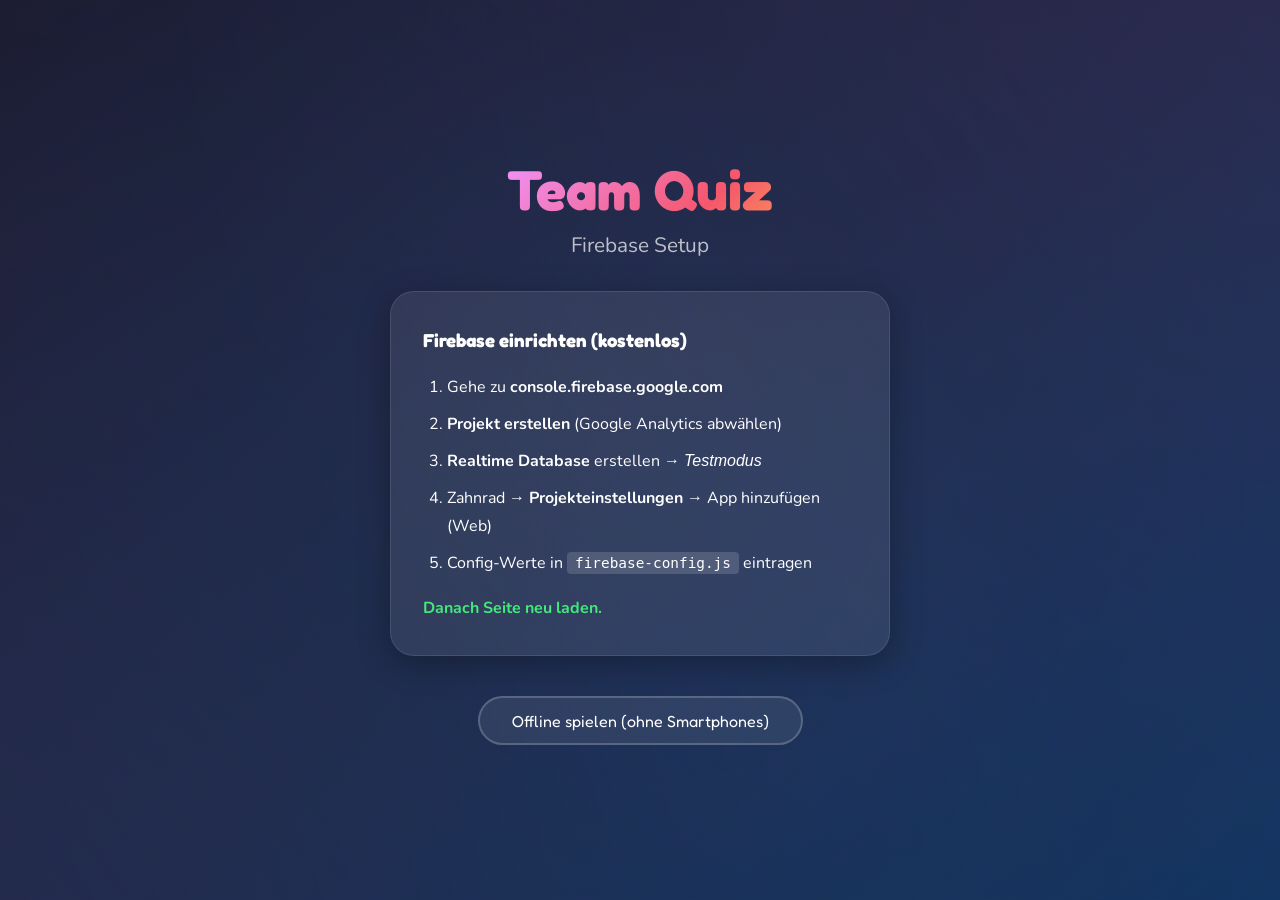
==== commit 9adbf202: "Neue Features: Sound-Toggle, Pause, Streak-Bonus, Fullscreen u.v.m. - Sound an/aus Button im Quiz-He" ====
--- a/index.html
+++ b/index.html
@@ -60,6 +60,7 @@
 
     <!-- LOBBY SCREEN -->
     <div id="lobby-screen" class="screen">
+        <button class="btn-fullscreen" onclick="toggleFullscreen()" title="Vollbild">⛶</button>
         <div class="logo-container">
             <h1 class="logo">Team Quiz</h1>
         </div>
@@ -102,6 +103,11 @@
                             <button class="cat-btn active" data-cat="custom" onclick="toggleCategory(this)">Allgemein</button>
                         </div>
                     </div>
+                    <div class="setting" id="team-ratio-setting" style="display:none;">
+                        <label>Team-Fragen Anteil: <span id="team-ratio-display">50</span>%</label>
+                        <input type="range" id="team-ratio" min="0" max="100" value="50" step="10"
+                               oninput="document.getElementById('team-ratio-display').textContent = this.value">
+                    </div>
                 </div>
 
                 <div class="lobby-players-card">
@@ -120,13 +126,17 @@
 
     <!-- QUIZ SCREEN -->
     <div id="quiz-screen" class="screen">
+        <button class="btn-fullscreen" onclick="toggleFullscreen()" title="Vollbild">⛶</button>
         <div class="quiz-top">
             <div class="quiz-header">
                 <div class="progress-info">
                     <span id="question-number">1/10</span>
                     <span id="category-badge" class="category-badge">Team</span>
                 </div>
-                <div id="answer-count" class="answer-count">0/0 beantwortet</div>
+                <div style="display: flex; align-items: center; gap: 1rem;">
+                    <div id="answer-count" class="answer-count">0/0 beantwortet</div>
+                    <button id="sound-toggle" class="btn-sound" onclick="toggleSound()" title="Sound">🔊</button>
+                </div>
             </div>
             <div class="timer-bar-container">
                 <div id="timer-bar" class="timer-bar"></div>
@@ -145,15 +155,30 @@
 
                 <div id="answers-container" class="answers-container">
                 </div>
+
+                <div class="quiz-controls">
+                    <button class="btn-control btn-abort" onclick="abortQuiz()">Abbrechen</button>
+                    <button class="btn-control btn-skip" onclick="skipQuestion()">Überspringen</button>
+                    <button class="btn-control btn-pause" id="pause-btn" onclick="togglePause()">⏸️ Pause</button>
+                </div>
             </div>
 
             <div id="scoreboard" class="scoreboard">
+            </div>
+        </div>
+
+        <div id="pause-overlay" class="pause-overlay" style="display:none;">
+            <div class="pause-card">
+                <div class="pause-emoji">⏸️</div>
+                <h2>Pause</h2>
+                <button class="btn-start" onclick="togglePause()">▶️ Weiter</button>
             </div>
         </div>
     </div>
 
     <!-- RESULT SCREEN -->
     <div id="result-screen" class="screen">
+        <button class="btn-fullscreen" onclick="toggleFullscreen()" title="Vollbild">⛶</button>
         <div class="result-card">
             <div class="trophy-animation">🏆</div>
             <h2 class="winner-title">Gewinner</h2>
@@ -166,7 +191,7 @@
             <div id="ranking-list" class="ranking-list"></div>
         </div>
 
-        <button class="btn-start" onclick="backToStart()">
+        <button class="btn-start" onclick="playAgain()">
             Nochmal spielen!
         </button>
     </div>
@@ -214,8 +239,16 @@
                     <button class="cat-btn active" data-cat="custom" onclick="toggleCategory(this)">Allgemein</button>
                 </div>
             </div>
-        </div>
-        <button class="btn-start" id="offline-start-btn" onclick="startOfflineQuiz()">Los geht's!</button>
+            <div class="setting" id="offline-team-ratio-setting" style="display:none;">
+                <label>Team-Fragen Anteil: <span id="offline-team-ratio-display">50</span>%</label>
+                <input type="range" id="offline-team-ratio" min="0" max="100" value="50" step="10"
+                       oninput="document.getElementById('offline-team-ratio-display').textContent = this.value">
+            </div>
+        </div>
+        <div style="display: flex; gap: 1rem; margin-top: 1rem;">
+            <button class="btn-start" id="offline-start-btn" onclick="startOfflineQuiz()">Los geht's!</button>
+            <button class="btn-start btn-secondary" onclick="backToStartFromOffline()">← Zurück</button>
+        </div>
     </div>
 
     <script src="firebase-config.js"></script>
--- a/style.css
+++ b/style.css
@@ -61,6 +61,7 @@
     padding: 2rem;
     position: relative;
     z-index: 1;
+    will-change: opacity;
 }
 
 .screen.active {
@@ -306,6 +307,9 @@
     font-weight: 700;
     outline: none;
     transition: border-color 0.3s;
+    width: 100%;
+    min-width: 0;
+    box-sizing: border-box;
 }
 
 .player-input-row input::placeholder, .player-name-field::placeholder, .room-code-input::placeholder {
@@ -316,13 +320,36 @@
     border-color: #f093fb;
 }
 
+.code-boxes {
+    display: flex;
+    gap: 0.6rem;
+    justify-content: center;
+}
+
+.code-box {
+    width: 3.2rem;
+    height: 3.8rem;
+    text-align: center;
+    font-family: 'Fredoka One', cursive;
+    font-size: 1.8rem;
+    text-transform: uppercase;
+    border-radius: 12px;
+    border: 2px solid rgba(255, 255, 255, 0.2);
+    background: var(--card-bg-solid);
+    color: white;
+    outline: none;
+    transition: border-color 0.3s;
+    padding: 0;
+    box-sizing: border-box;
+    -webkit-appearance: none;
+}
+
+.code-box:focus {
+    border-color: #f093fb;
+}
+
 .room-code-input {
-    text-align: center;
-    font-family: 'Fredoka One', cursive;
-    font-size: 2rem;
-    letter-spacing: 0.5rem;
-    text-transform: uppercase;
-    padding: 1rem;
+    display: none;
 }
 
 .btn-add-player {
@@ -619,21 +646,28 @@
     text-align: center;
     box-shadow: var(--shadow);
     margin-bottom: 1.5rem;
+    min-height: 120px;
 }
 
 .question-image-container {
     width: 100%;
-    max-height: 300px;
     border-radius: 16px;
     overflow: hidden;
     margin-bottom: 1.5rem;
+    flex-shrink: 0;
+    display: flex;
+    align-items: center;
+    justify-content: center;
+    background: rgba(0, 0, 0, 0.2);
 }
 
 .question-image-container img {
-    width: 100%;
-    height: 300px;
-    object-fit: cover;
+    max-width: 100%;
+    max-height: 350px;
+    object-fit: contain;
     border-radius: 16px;
+    display: block;
+    transition: opacity 0.2s ease;
 }
 
 .question-text {
@@ -648,6 +682,12 @@
     grid-template-columns: 1fr 1fr;
     gap: 1rem;
     width: 100%;
+}
+
+.answer-btn:last-child:nth-child(odd) {
+    grid-column: 1 / -1;
+    max-width: 50%;
+    justify-self: center;
 }
 
 .answer-btn {
@@ -707,6 +747,43 @@
     75% { transform: translateX(8px); }
 }
 
+/* ===== QUIZ CONTROLS ===== */
+.quiz-controls {
+    display: flex;
+    gap: 0.75rem;
+    margin-top: 1.5rem;
+    justify-content: center;
+}
+
+.btn-control {
+    padding: 0.6rem 1.5rem;
+    border-radius: 50px;
+    font-family: 'Nunito', sans-serif;
+    font-weight: 700;
+    font-size: 0.9rem;
+    cursor: pointer;
+    transition: all 0.3s;
+    border: 2px solid rgba(255, 255, 255, 0.15);
+    background: var(--card-bg);
+    color: var(--text-secondary);
+}
+
+.btn-control:hover {
+    transform: translateY(-2px);
+    border-color: rgba(255, 255, 255, 0.3);
+    color: white;
+}
+
+.btn-abort:hover {
+    border-color: #f5576c;
+    color: #f5576c;
+}
+
+.btn-skip:hover {
+    border-color: #4facfe;
+    color: #4facfe;
+}
+
 /* ===== SCOREBOARD ===== */
 .scoreboard {
     width: 200px;
@@ -871,6 +948,8 @@
     width: 100%;
     max-width: 400px;
     box-shadow: var(--shadow);
+    overflow: hidden;
+    box-sizing: border-box;
 }
 
 .player-join-card .setting {
@@ -975,6 +1054,28 @@
 
 .phone-timer-bar-fill.warning { background: linear-gradient(90deg, #fee140, #fa709a); }
 .phone-timer-bar-fill.danger { background: linear-gradient(90deg, #f5576c, #ff0844); }
+
+.phone-image-container {
+    width: 100%;
+    max-width: 400px;
+    border-radius: 16px;
+    overflow: hidden;
+    margin-bottom: 1rem;
+    flex-shrink: 0;
+    display: flex;
+    align-items: center;
+    justify-content: center;
+    background: rgba(0, 0, 0, 0.2);
+}
+
+.phone-image {
+    max-width: 100%;
+    max-height: 250px;
+    object-fit: contain;
+    border-radius: 16px;
+    display: block;
+    transition: opacity 0.2s ease;
+}
 
 .phone-question {
     font-size: 1.2rem;
@@ -1124,6 +1225,128 @@
     30% { transform: scale(1.3); opacity: 1; }
     60% { transform: scale(1); opacity: 1; }
     100% { transform: scale(1); opacity: 0; }
+}
+
+/* ===== SOUND TOGGLE ===== */
+.btn-sound {
+    background: none;
+    border: 2px solid rgba(255, 255, 255, 0.15);
+    border-radius: 50%;
+    width: 40px;
+    height: 40px;
+    font-size: 1.2rem;
+    cursor: pointer;
+    transition: all 0.2s;
+    display: flex;
+    align-items: center;
+    justify-content: center;
+    color: white;
+}
+
+.btn-sound:hover {
+    border-color: rgba(255, 255, 255, 0.4);
+    transform: scale(1.1);
+}
+
+/* ===== FULLSCREEN BUTTON ===== */
+.btn-fullscreen {
+    position: fixed;
+    top: 1rem;
+    right: 1rem;
+    z-index: 100;
+    background: var(--card-bg);
+    border: 2px solid rgba(255, 255, 255, 0.15);
+    border-radius: 12px;
+    width: 44px;
+    height: 44px;
+    font-size: 1.3rem;
+    color: white;
+    cursor: pointer;
+    transition: all 0.2s;
+    display: flex;
+    align-items: center;
+    justify-content: center;
+}
+
+.btn-fullscreen:hover {
+    border-color: rgba(255, 255, 255, 0.4);
+    transform: scale(1.1);
+}
+
+/* ===== PAUSE OVERLAY ===== */
+.pause-overlay {
+    position: fixed;
+    top: 0;
+    left: 0;
+    width: 100%;
+    height: 100%;
+    background: rgba(0, 0, 0, 0.7);
+    backdrop-filter: blur(10px);
+    display: flex;
+    align-items: center;
+    justify-content: center;
+    z-index: 900;
+}
+
+.pause-card {
+    text-align: center;
+    padding: 3rem;
+    background: var(--card-bg);
+    border-radius: 24px;
+    border: 1px solid rgba(255, 255, 255, 0.1);
+}
+
+.pause-emoji {
+    font-size: 5rem;
+    margin-bottom: 1rem;
+}
+
+.pause-card h2 {
+    font-family: 'Fredoka One', cursive;
+    font-size: 2rem;
+    margin-bottom: 1.5rem;
+}
+
+/* ===== STREAK BADGE ===== */
+.streak-badge {
+    display: inline-block;
+    padding: 0.2rem 0.6rem;
+    border-radius: 50px;
+    background: linear-gradient(135deg, #ff9a00, #ff5500);
+    font-size: 0.75rem;
+    font-weight: 700;
+    margin-left: 0.5rem;
+    animation: pulse 0.5s ease-in-out infinite;
+}
+
+/* ===== SLIDER STYLES ===== */
+input[type="range"] {
+    -webkit-appearance: none;
+    width: 100%;
+    height: 6px;
+    background: rgba(255,255,255,0.15);
+    border-radius: 3px;
+    outline: none;
+    margin-top: 0.5rem;
+}
+
+input[type="range"]::-webkit-slider-thumb {
+    -webkit-appearance: none;
+    width: 22px;
+    height: 22px;
+    border-radius: 50%;
+    background: linear-gradient(135deg, #f093fb, #f5576c);
+    cursor: pointer;
+    border: 2px solid white;
+}
+
+input[type="range"]::-moz-range-thumb {
+    width: 22px;
+    height: 22px;
+    border-radius: 50%;
+    background: linear-gradient(135deg, #f093fb, #f5576c);
+    cursor: pointer;
+    border: 2px solid white;
 }
 
 /* ===== RESPONSIVE ===== */
@@ -1144,8 +1367,11 @@
     .settings-card { padding: 1.5rem; }
     .answers-container { grid-template-columns: 1fr; }
     .question-text { font-size: 1.1rem; }
-    .question-image-container img { height: 200px; }
+    .question-image-container img { width: 100%; height: auto; }
     .timer-display { font-size: 2rem; }
     .btn-start { padding: 0.8rem 2rem; font-size: 1.1rem; }
     .winner-name { font-size: 1.8rem; }
-}
+    .player-join-card { padding: 1.5rem; }
+    .code-box { width: 2.8rem; height: 3.4rem; font-size: 1.5rem; }
+
+}
